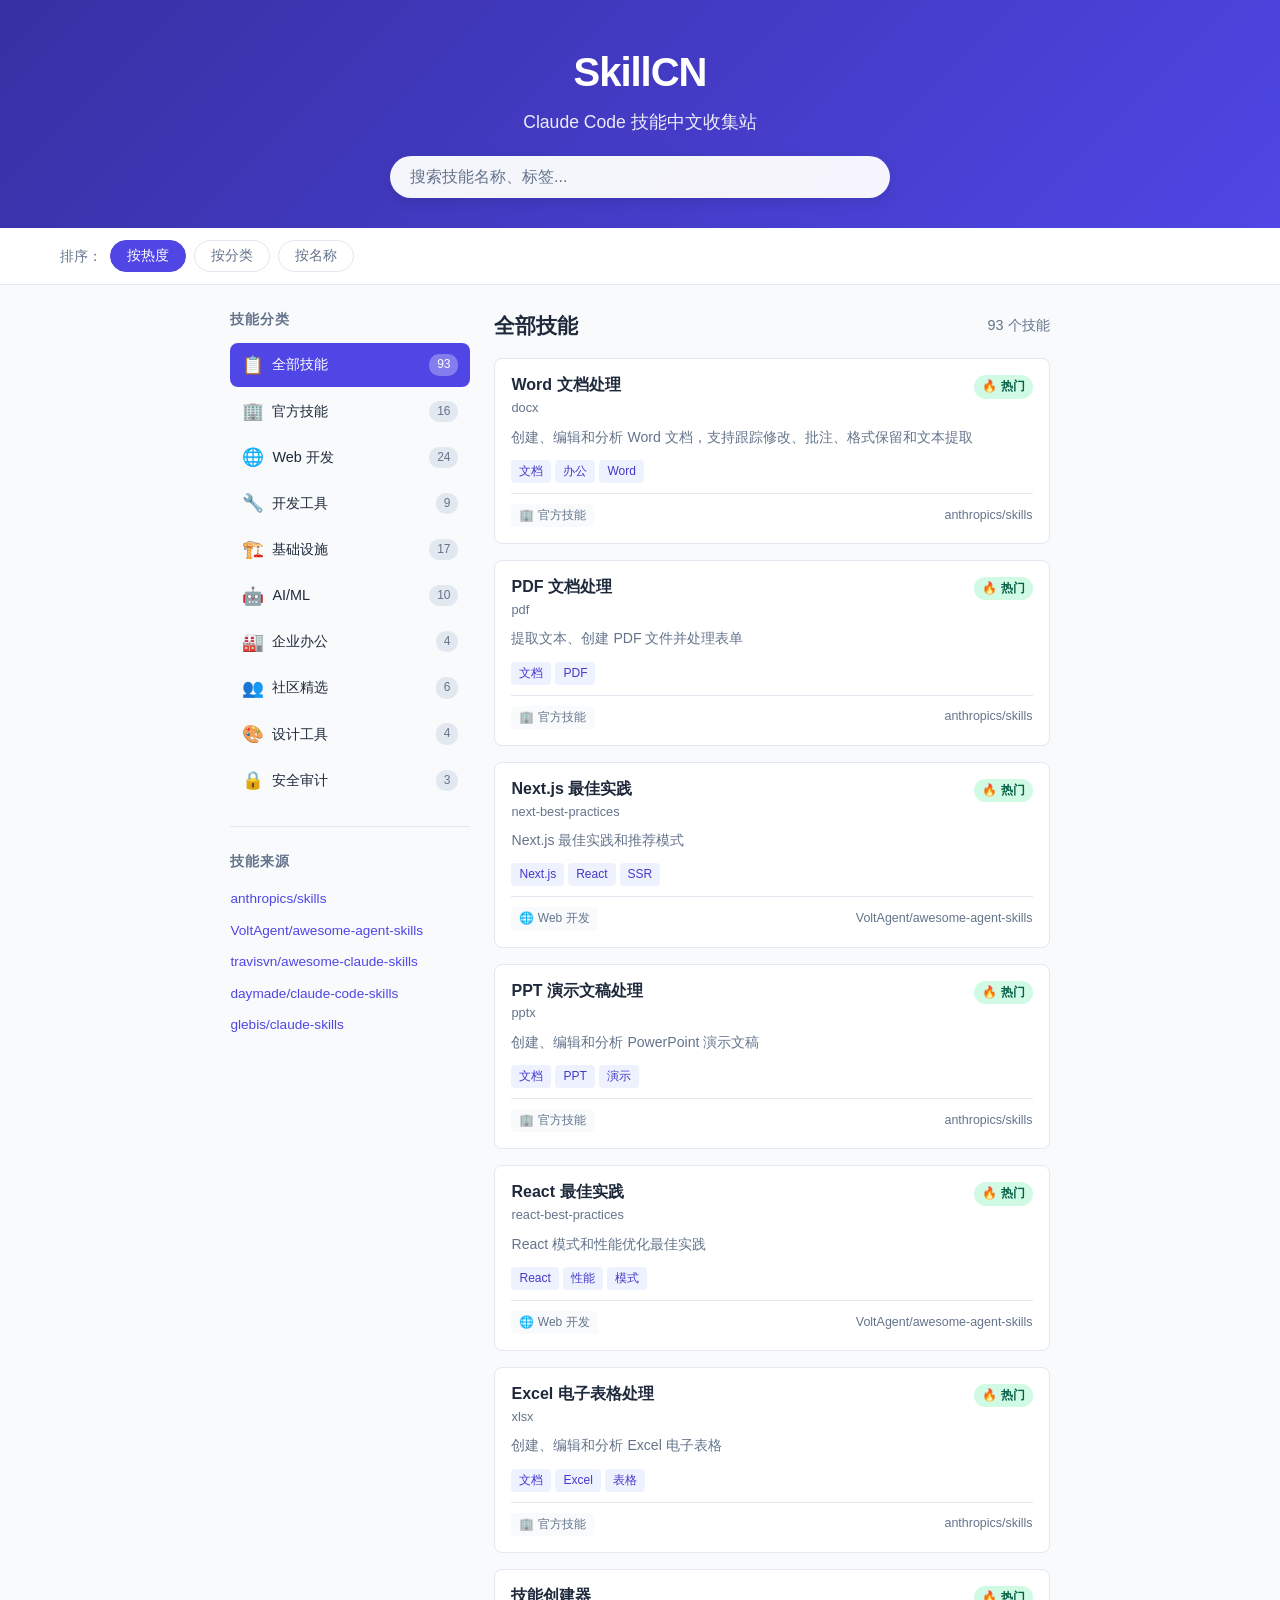
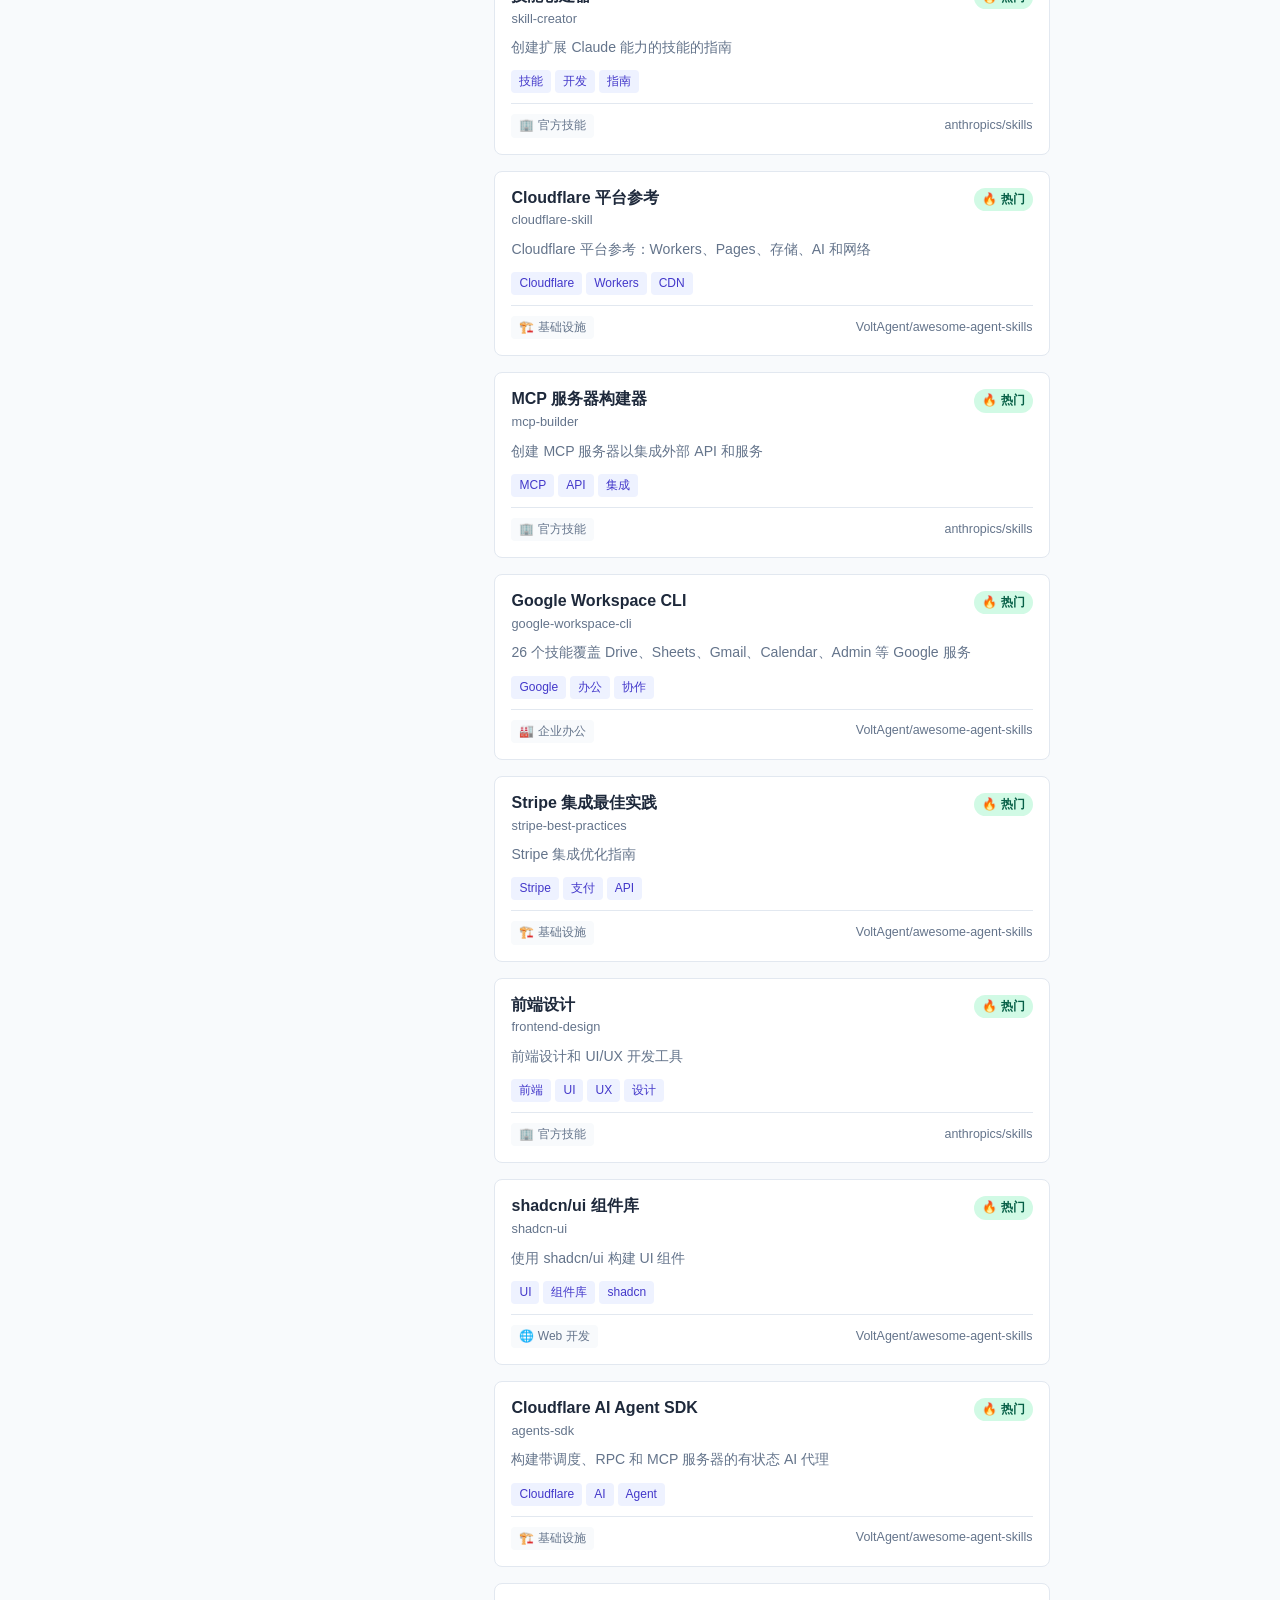
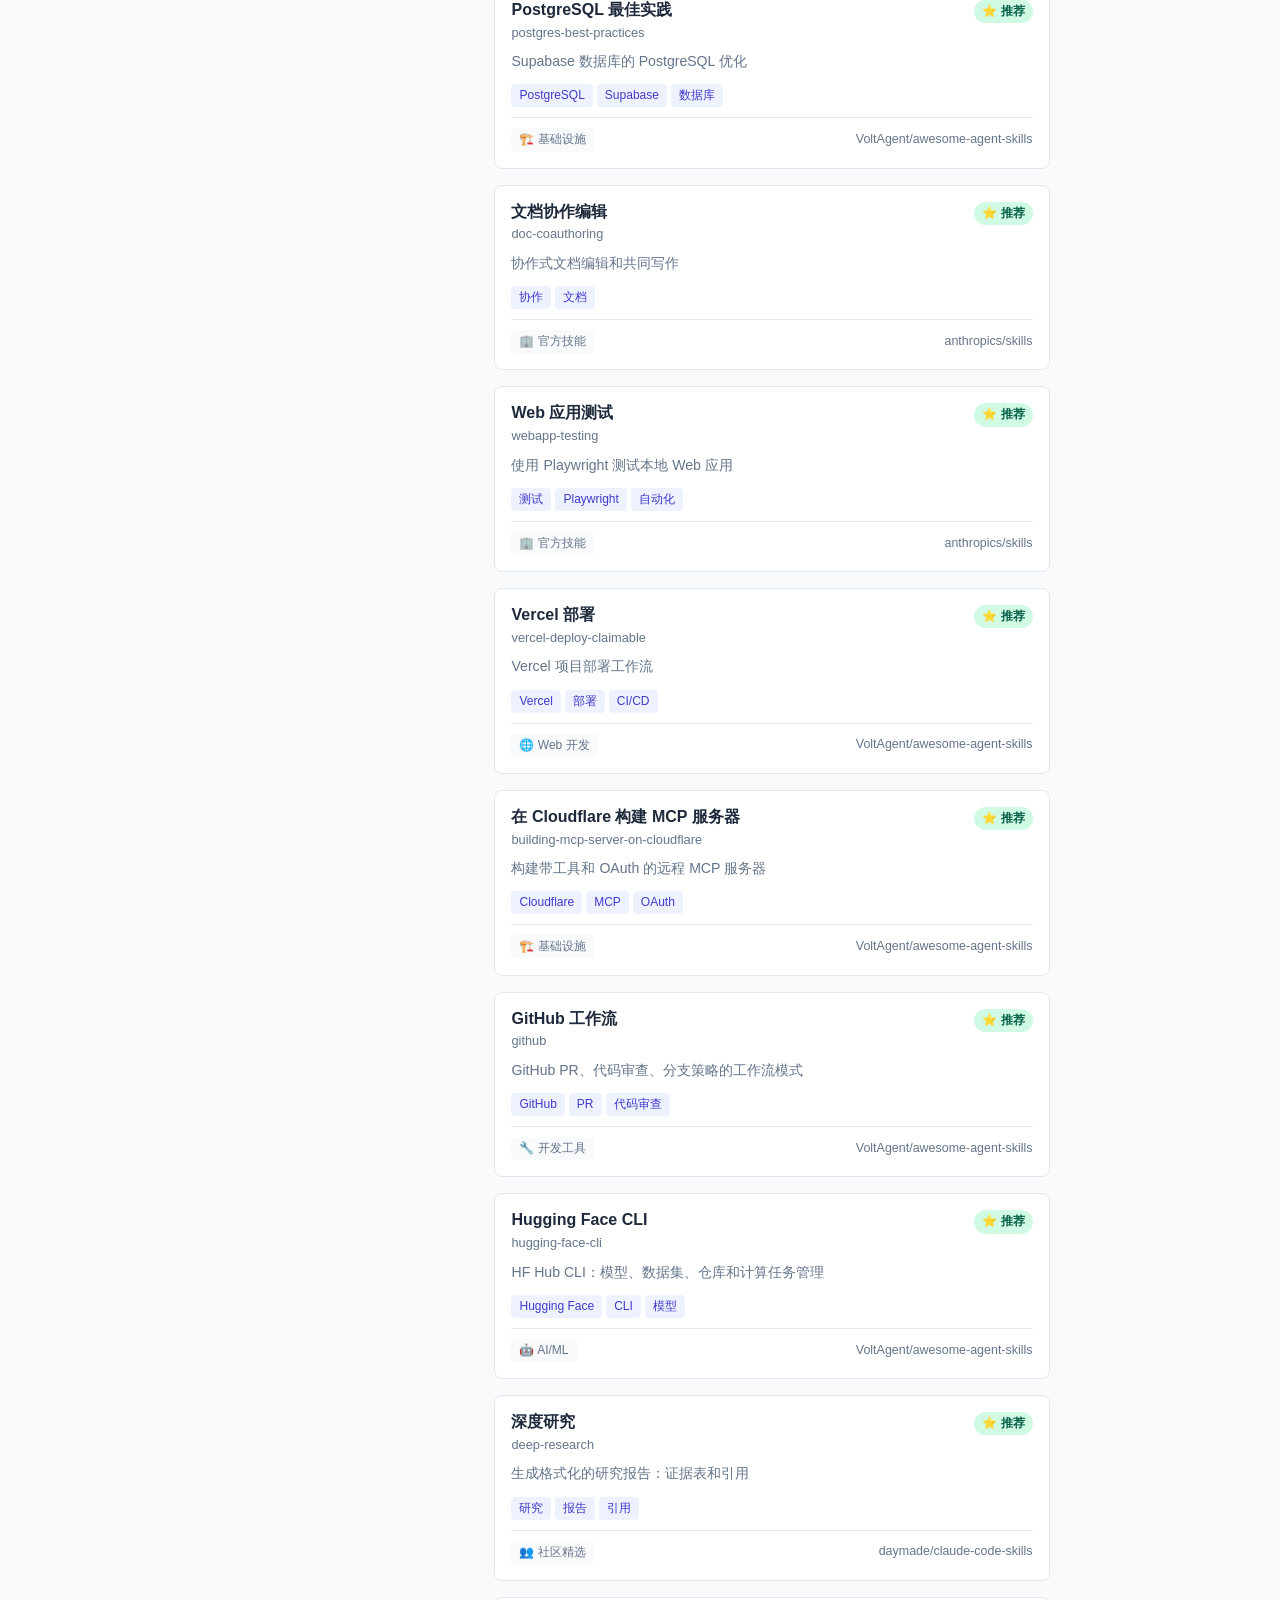
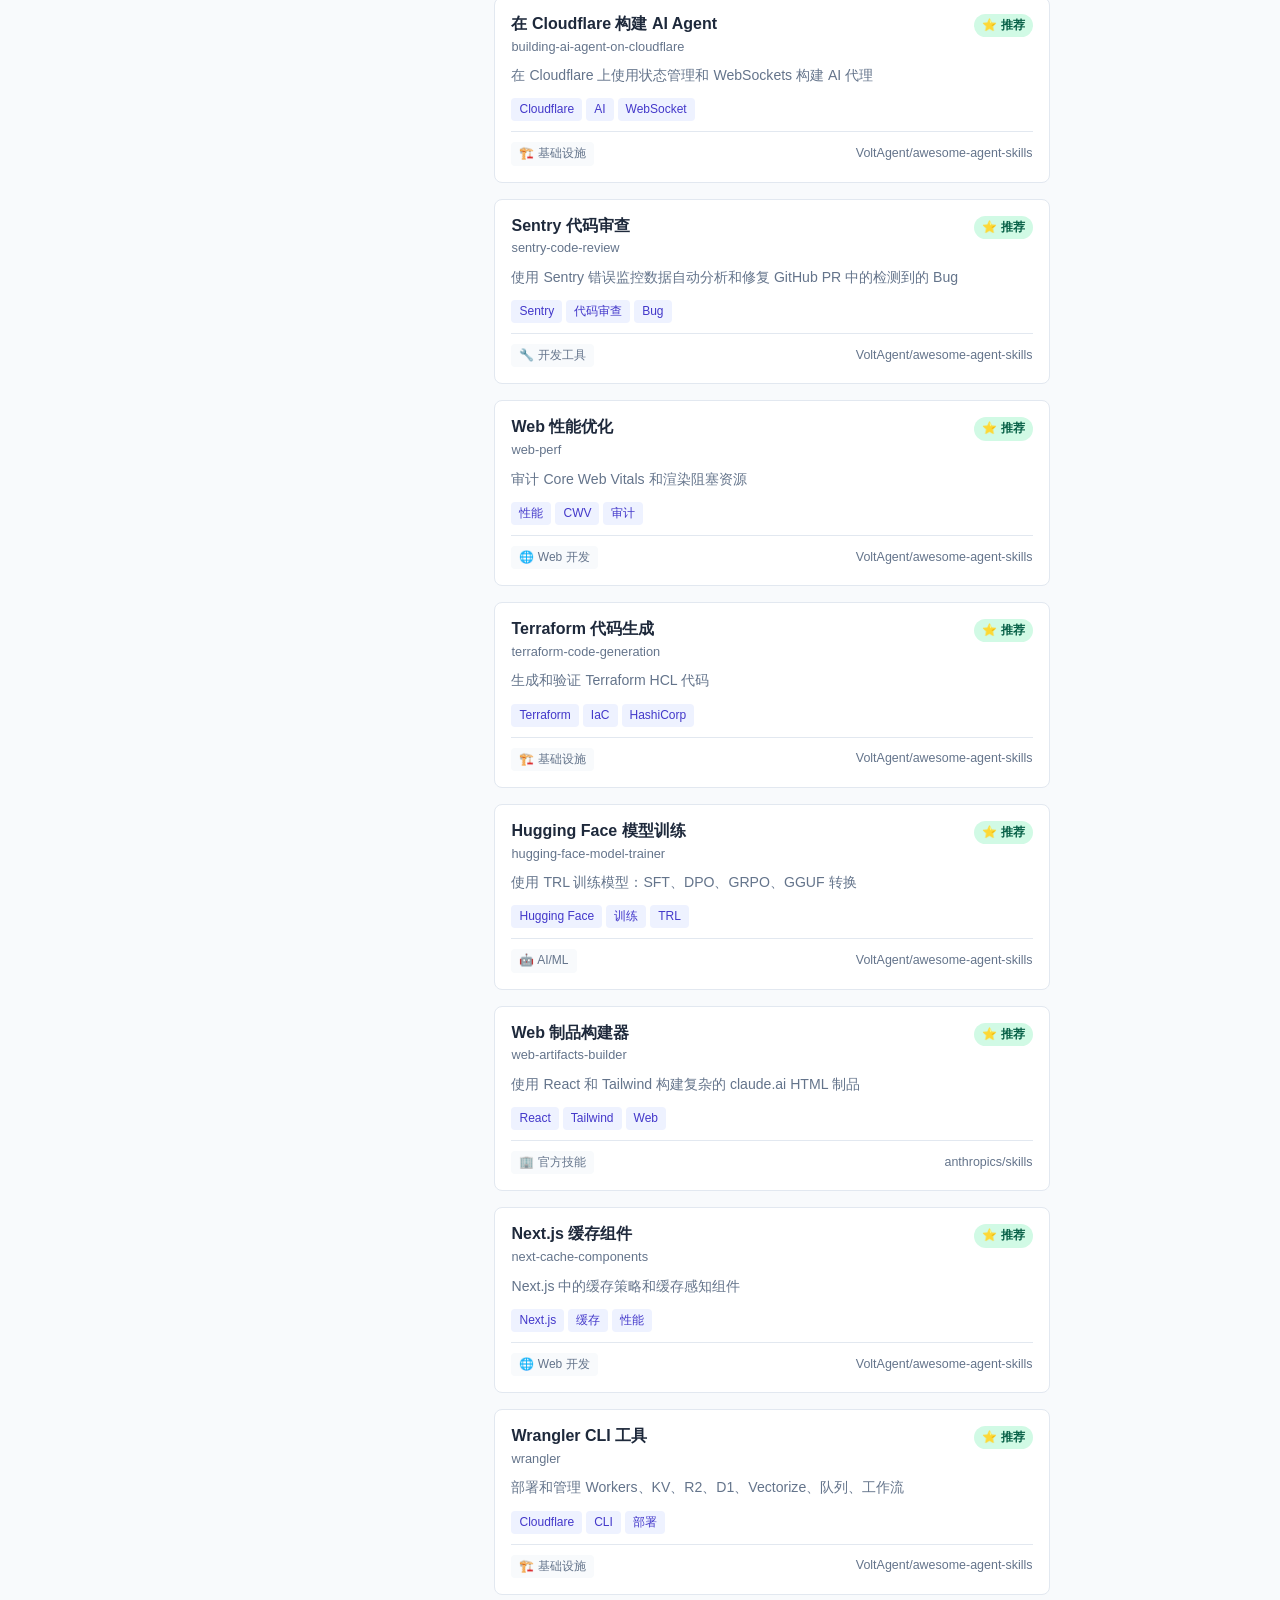
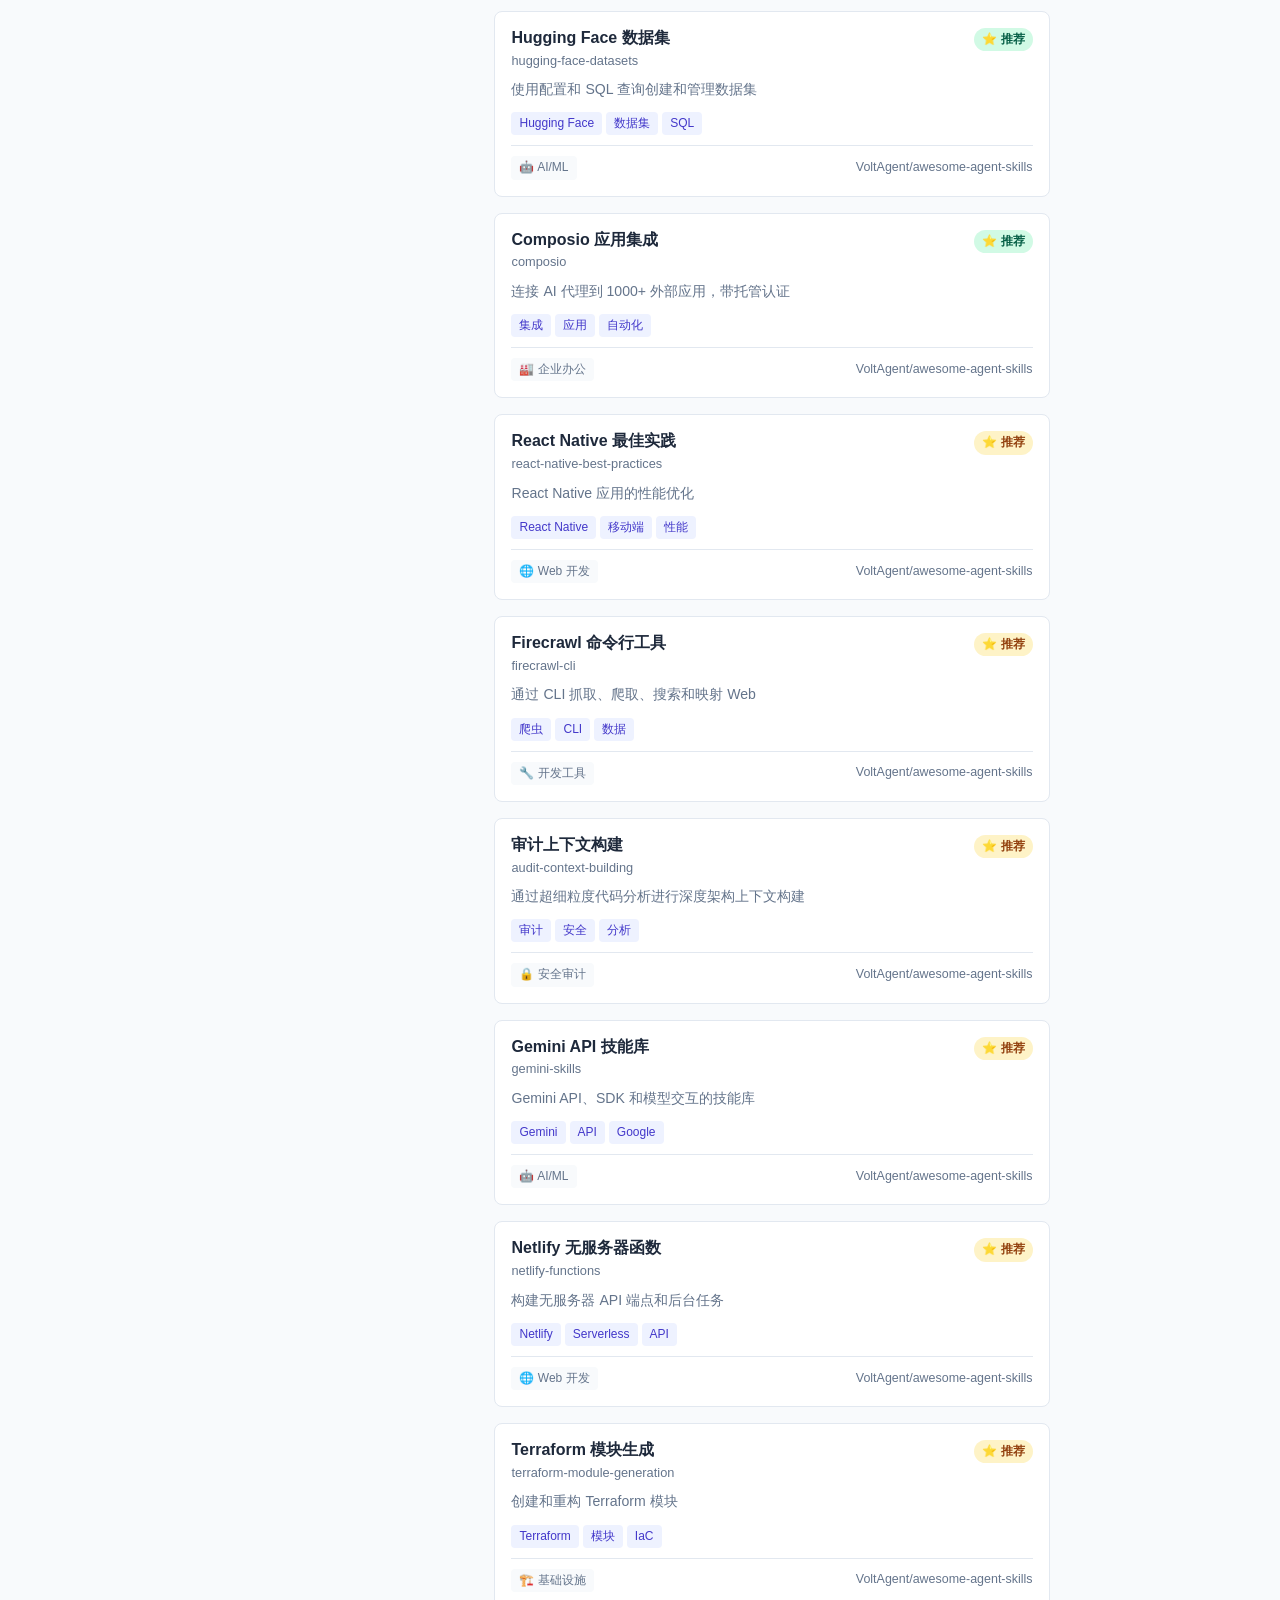
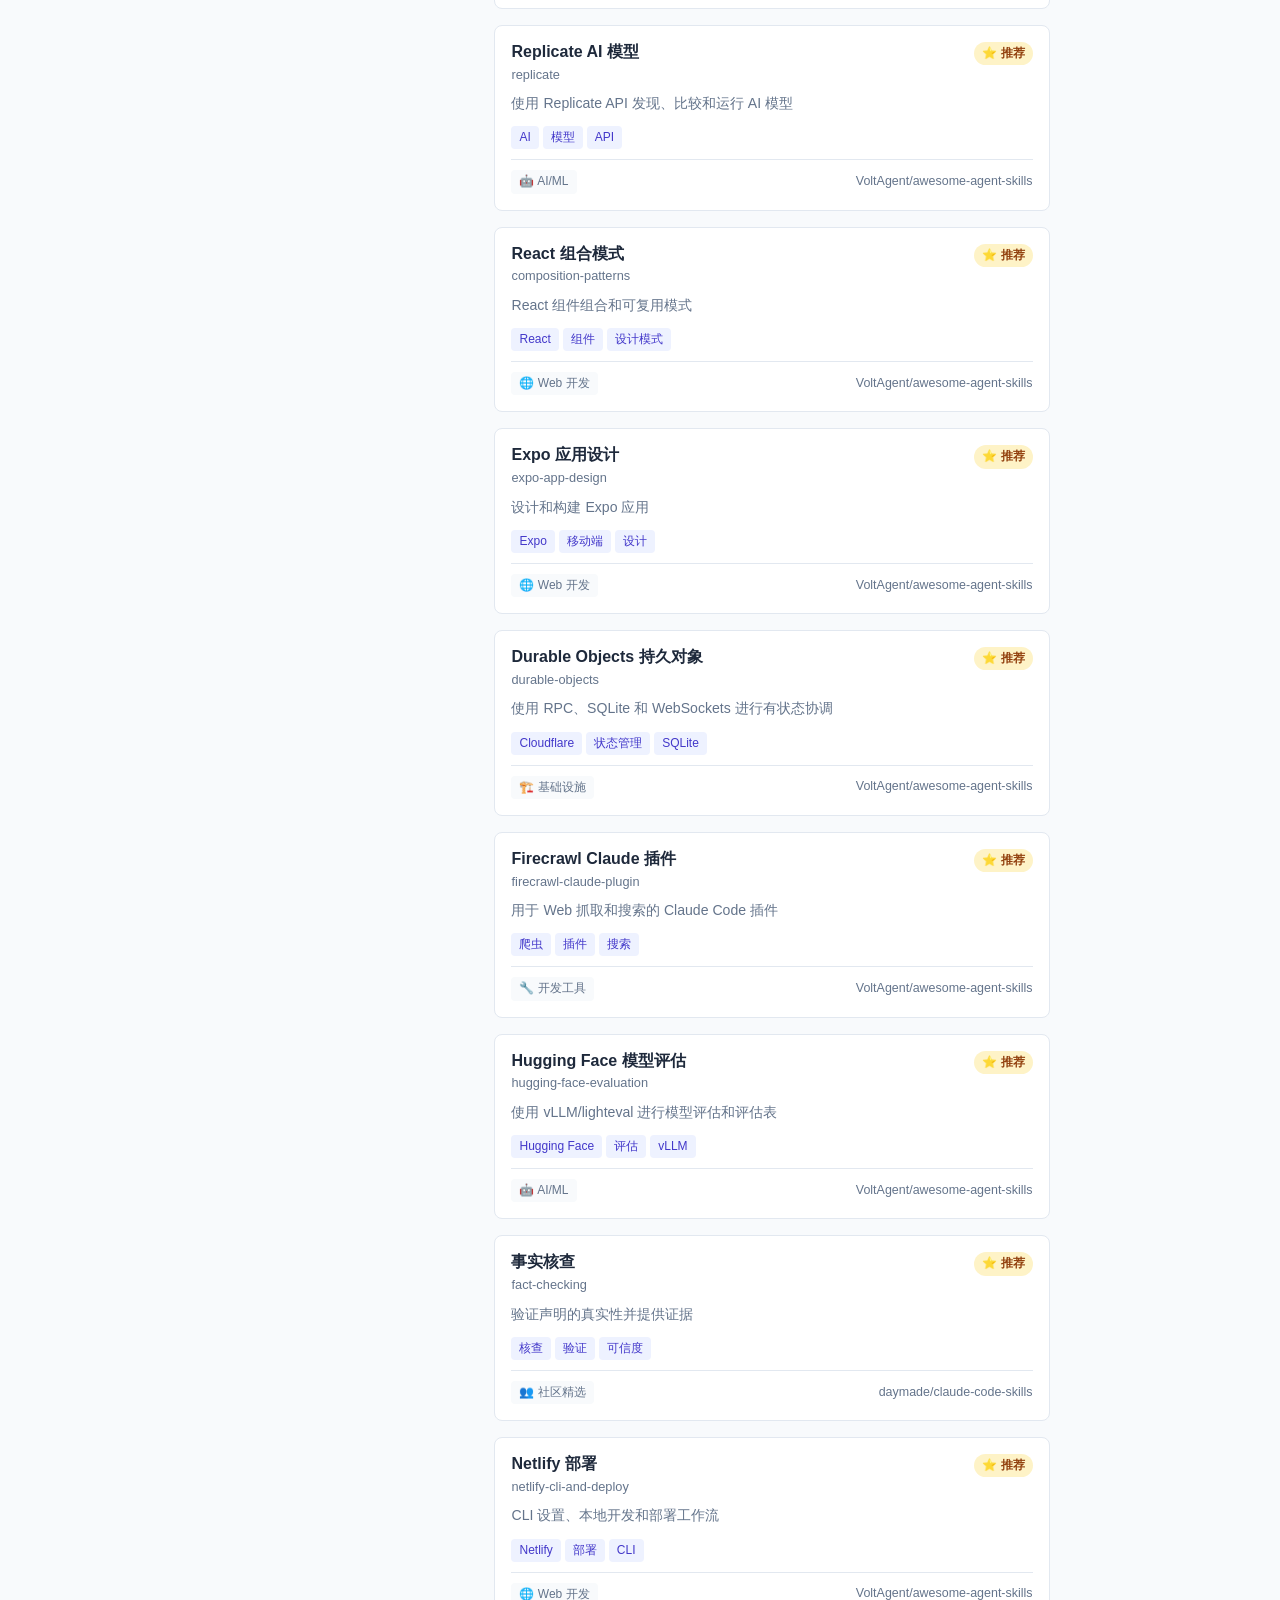
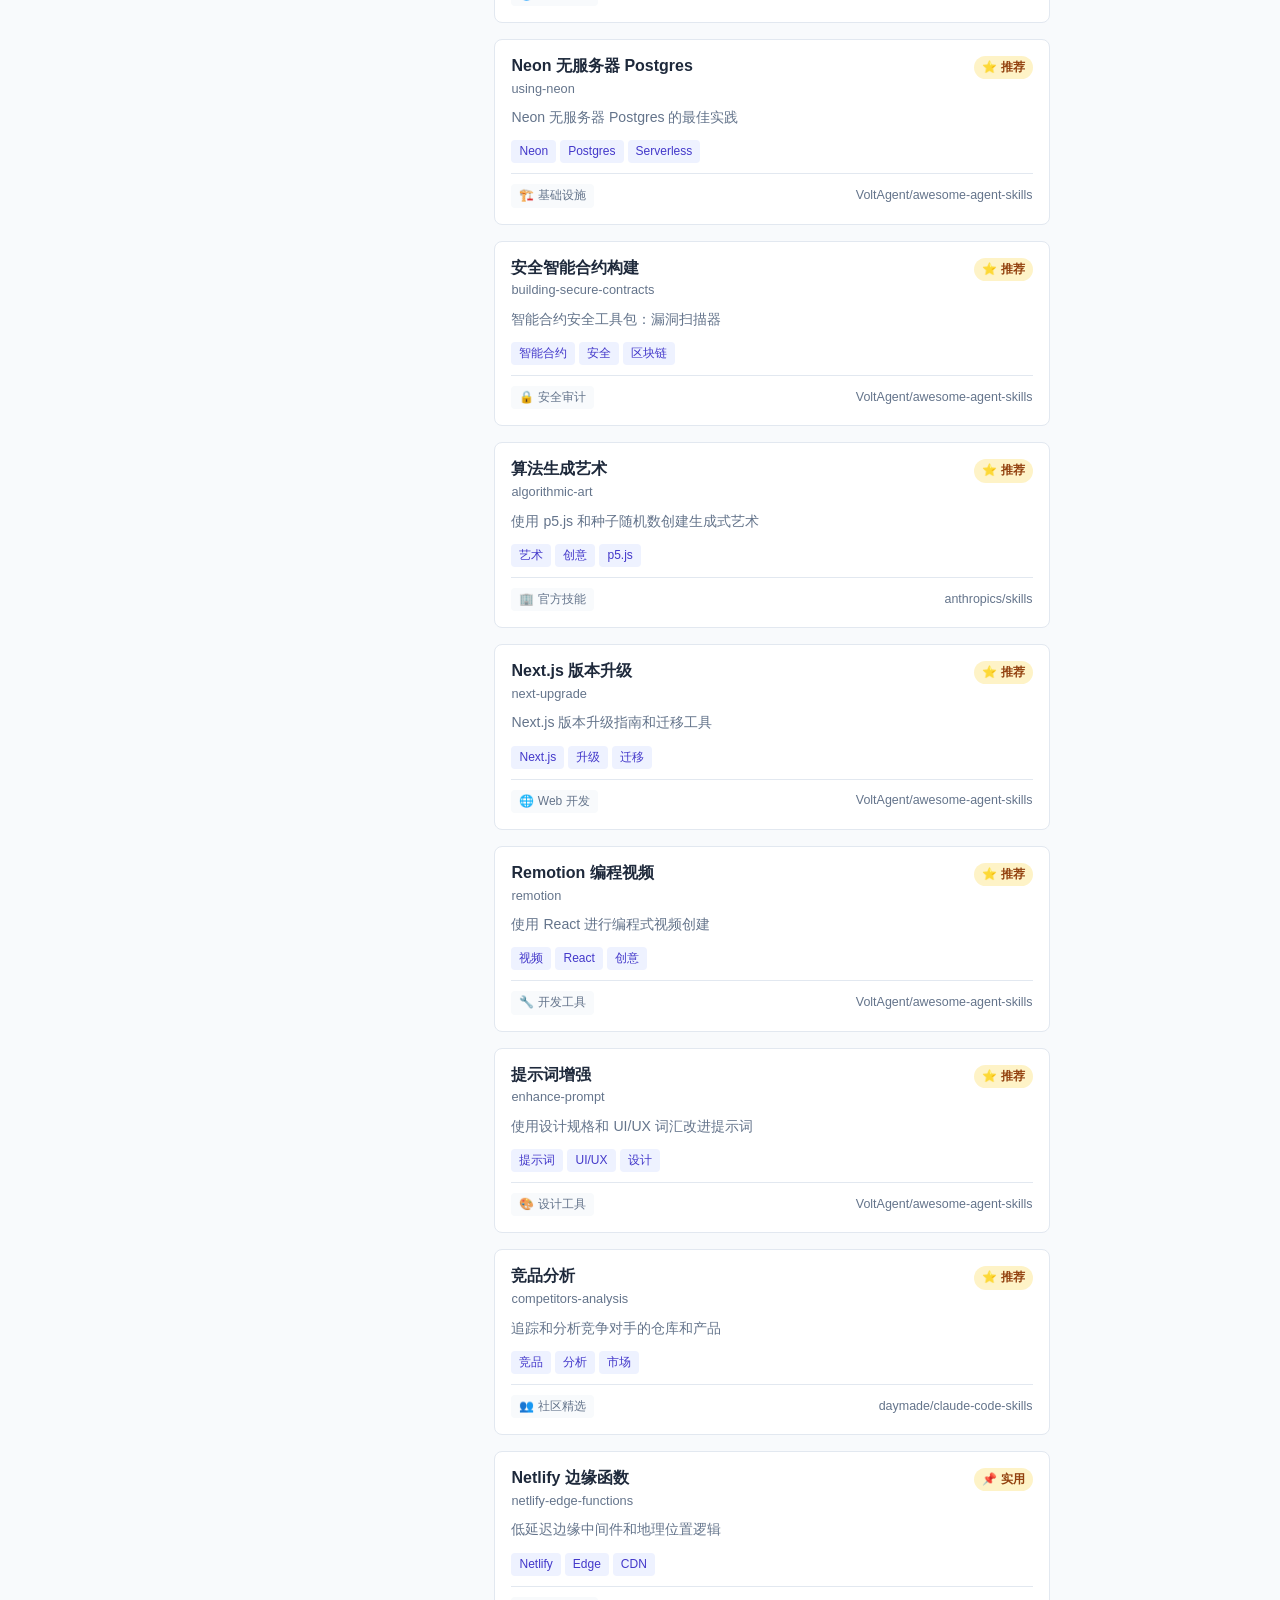
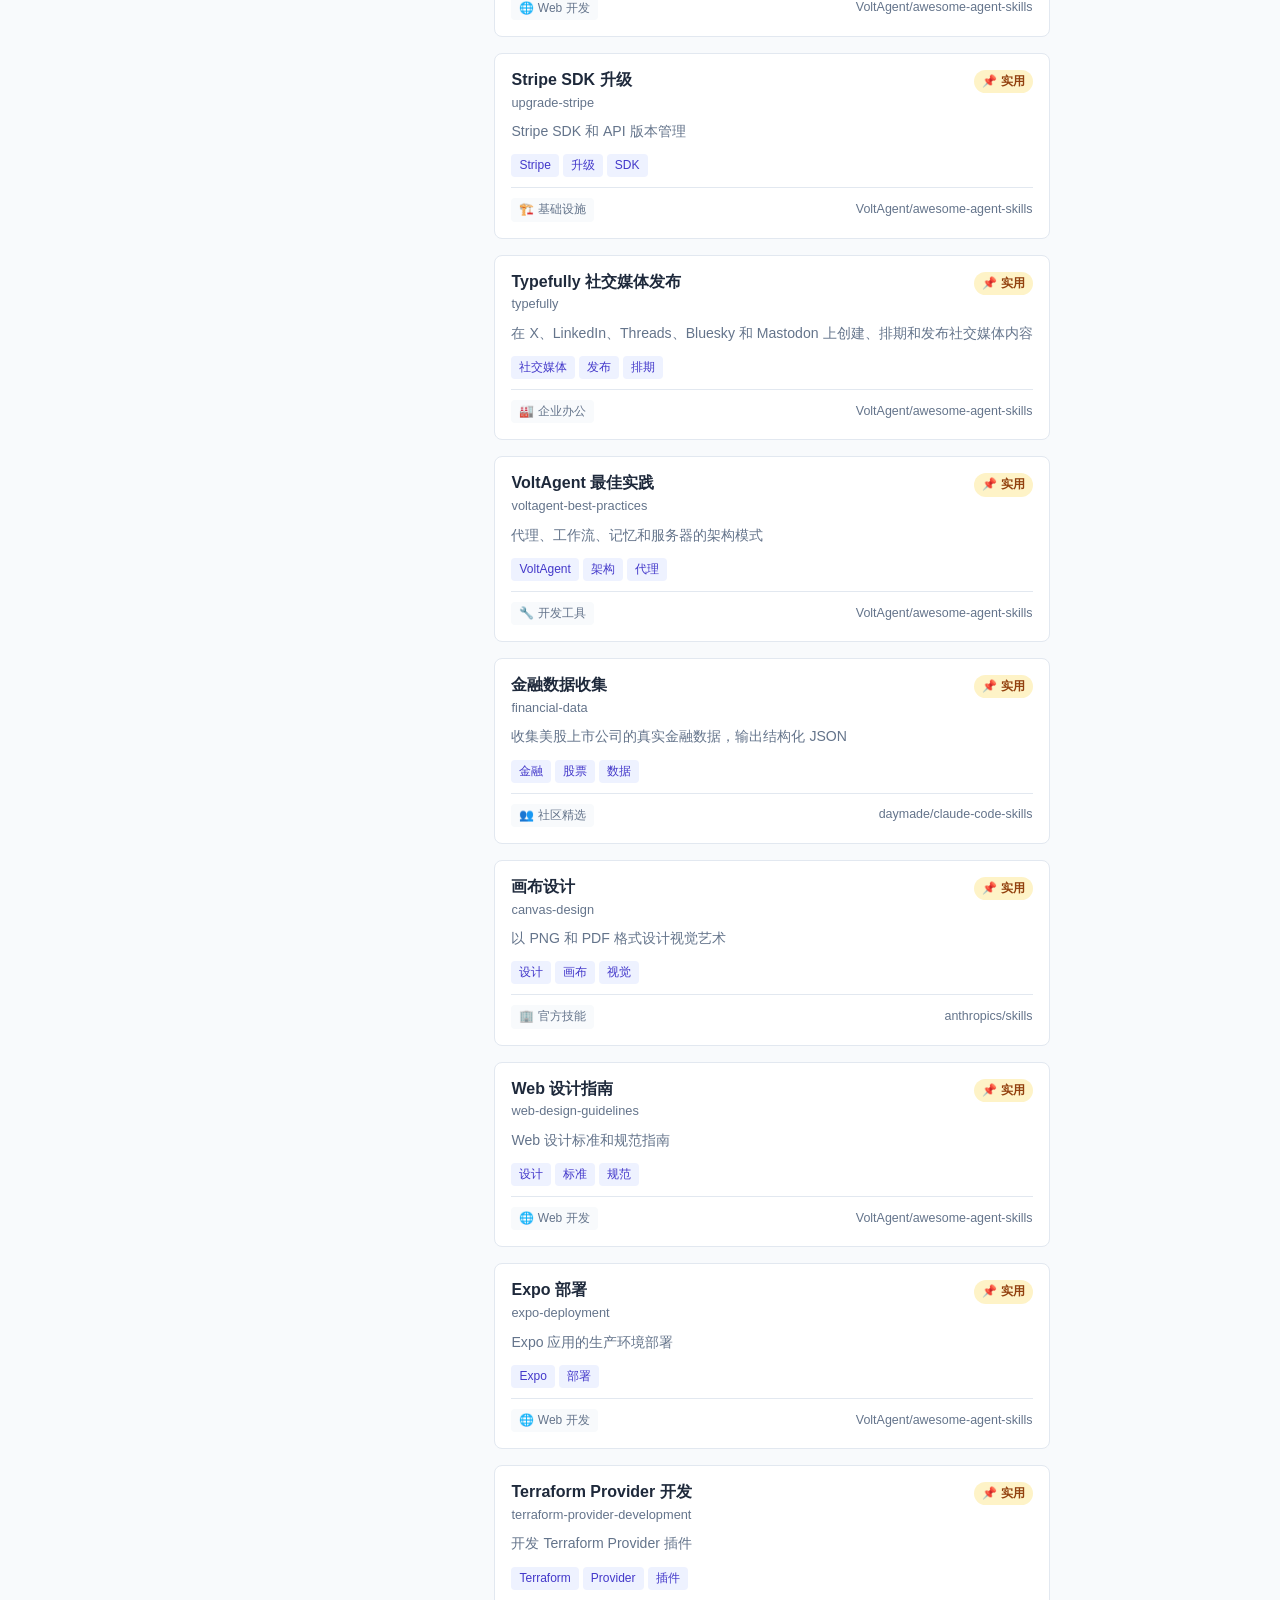
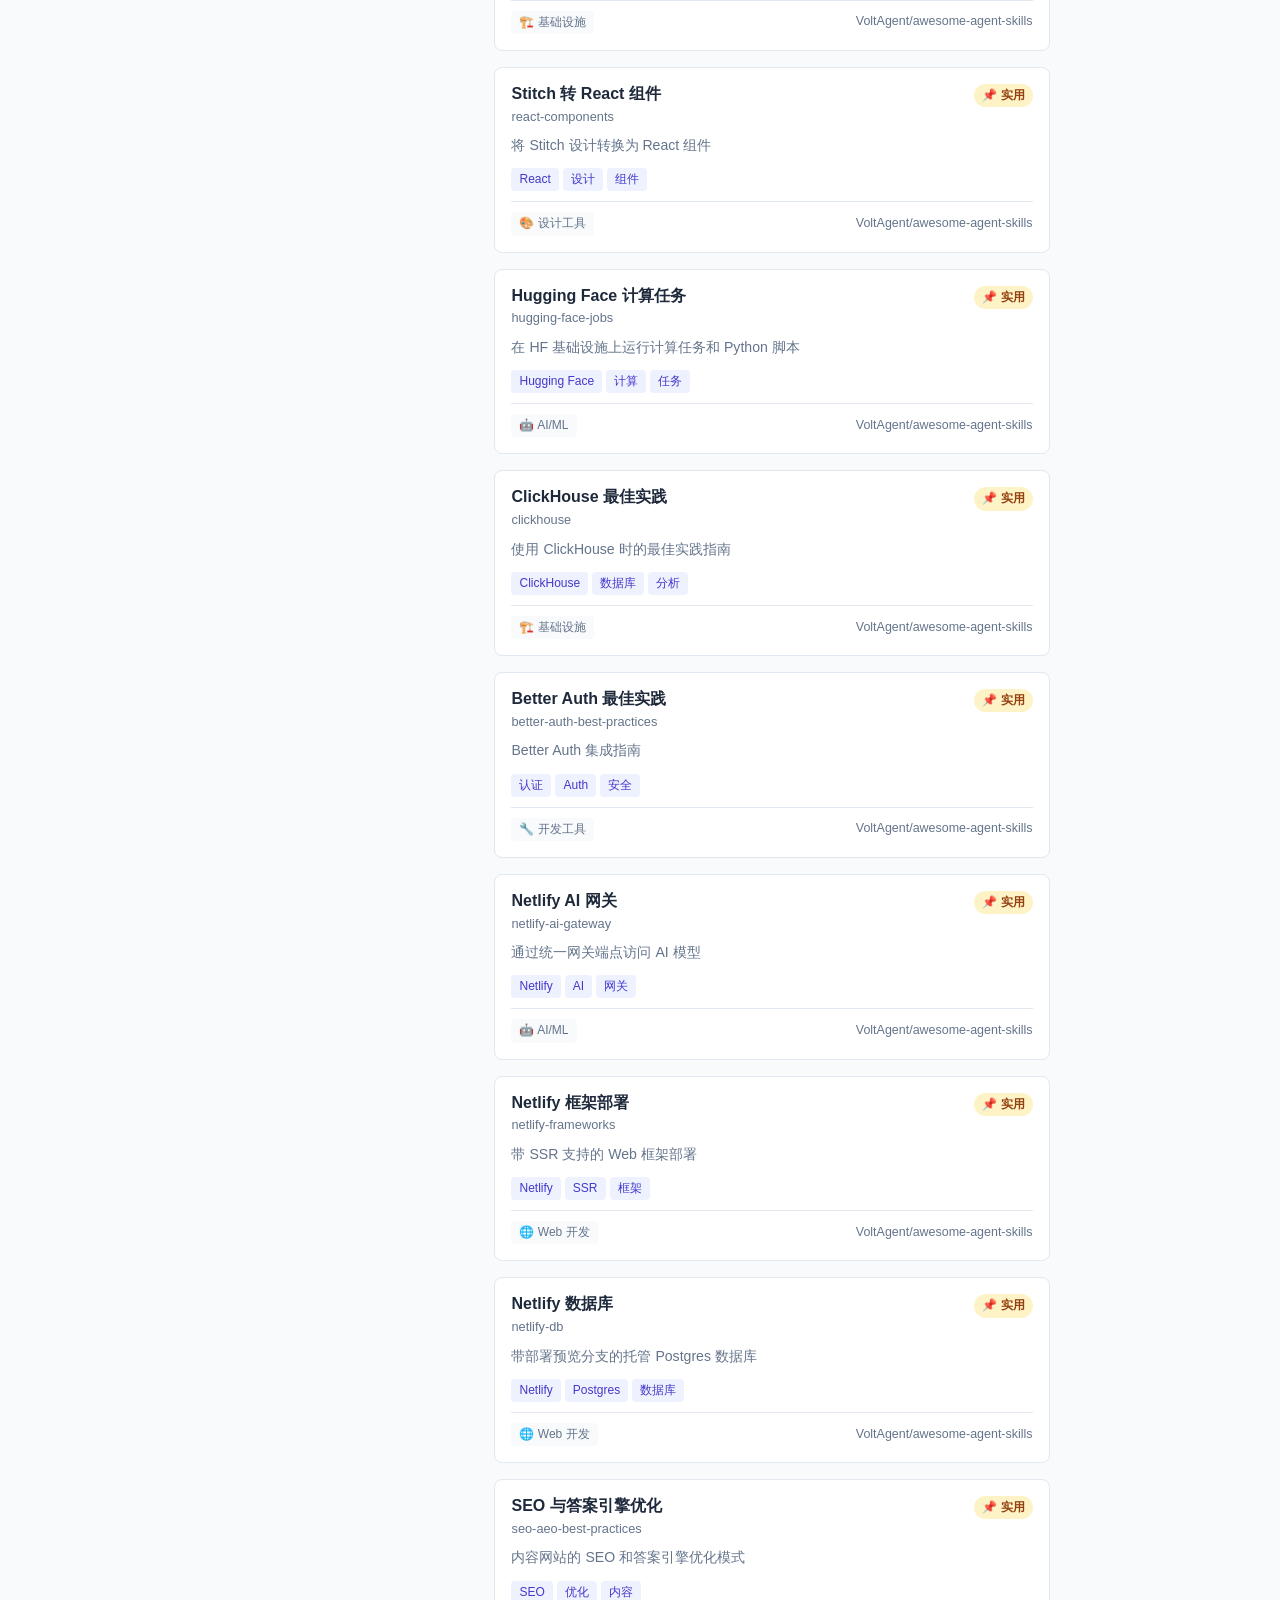
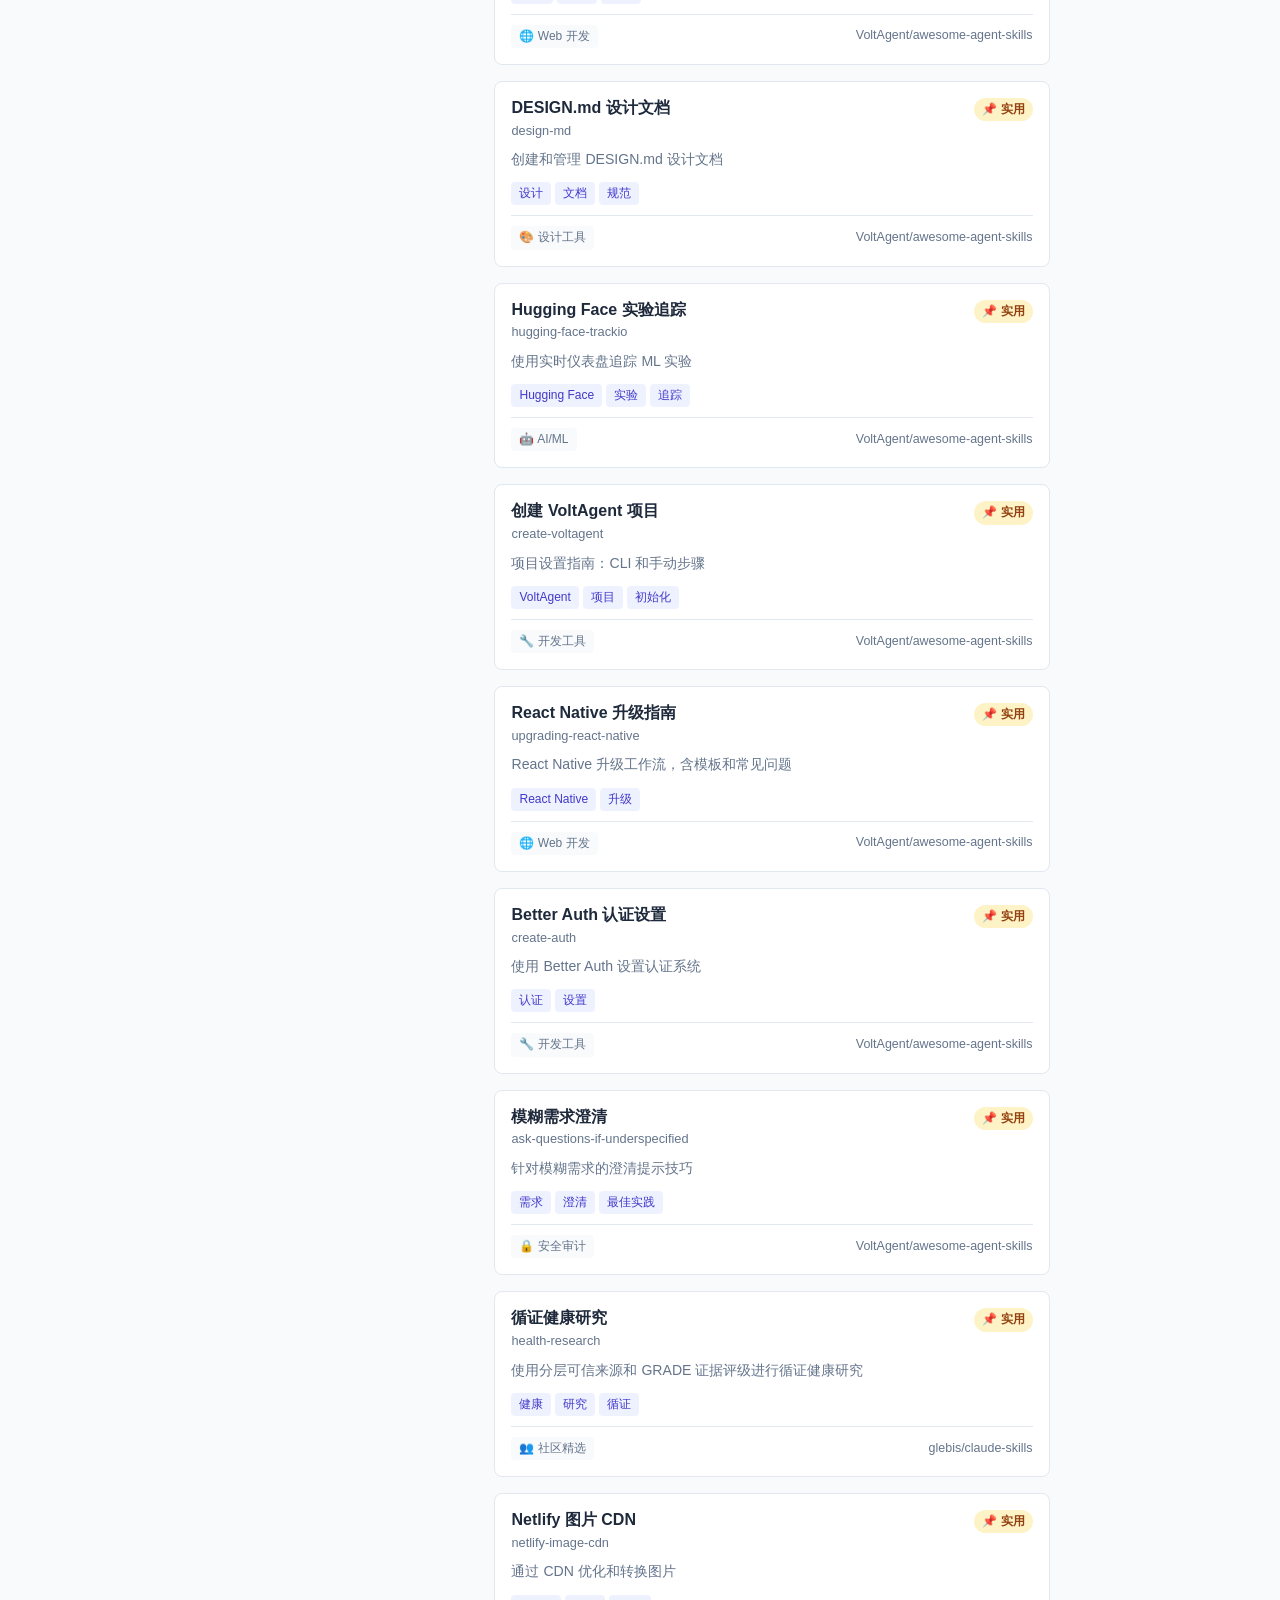
==== index.html @ fd55a570 "feat: 初始化 SkillCN - Claude Code 技能中文收集站 收集并翻译 80+ 个 Claude Code / Agent Skills 技能为中文， 按 9 个分类整理（官方、W" ====
<!DOCTYPE html>
<html lang="zh-CN">
<head>
    <meta charset="UTF-8">
    <meta name="viewport" content="width=device-width, initial-scale=1.0">
    <title>SkillCN - Claude Code 技能中文收集站</title>
    <link rel="stylesheet" href="css/style.css">
</head>
<body>
    <header class="header">
        <div class="container">
            <h1 class="logo">SkillCN</h1>
            <p class="tagline">Claude Code 技能中文收集站</p>
            <div class="search-bar">
                <input type="text" id="searchInput" placeholder="搜索技能名称、标签..." autocomplete="off">
            </div>
        </div>
    </header>

    <nav class="nav">
        <div class="container">
            <div class="sort-controls">
                <span class="sort-label">排序：</span>
                <button class="sort-btn active" data-sort="popularity">按热度</button>
                <button class="sort-btn" data-sort="category">按分类</button>
                <button class="sort-btn" data-sort="name">按名称</button>
            </div>
        </div>
    </nav>

    <main class="main container">
        <aside class="sidebar">
            <h3>技能分类</h3>
            <ul class="category-list" id="categoryList">
                <li class="category-item active" data-category="all">
                    <span class="cat-icon">📋</span>
                    <span class="cat-name">全部技能</span>
                    <span class="cat-count" id="totalCount">0</span>
                </li>
            </ul>
            <div class="sidebar-info">
                <h3>技能来源</h3>
                <ul class="source-list">
                    <li><a href="https://github.com/anthropics/skills" target="_blank">anthropics/skills</a></li>
                    <li><a href="https://github.com/VoltAgent/awesome-agent-skills" target="_blank">VoltAgent/awesome-agent-skills</a></li>
                    <li><a href="https://github.com/travisvn/awesome-claude-skills" target="_blank">travisvn/awesome-claude-skills</a></li>
                    <li><a href="https://github.com/daymade/claude-code-skills" target="_blank">daymade/claude-code-skills</a></li>
                    <li><a href="https://github.com/glebis/claude-skills" target="_blank">glebis/claude-skills</a></li>
                </ul>
            </div>
        </aside>

        <section class="content">
            <div class="content-header">
                <h2 id="contentTitle">全部技能</h2>
                <span class="skill-count" id="skillCount">0 个技能</span>
            </div>
            <div class="skills-grid" id="skillsGrid">
                <!-- Skills will be rendered here -->
            </div>
        </section>
    </main>

    <div class="modal-overlay" id="modalOverlay">
        <div class="modal" id="skillModal">
            <button class="modal-close" id="modalClose">&times;</button>
            <div class="modal-content" id="modalContent"></div>
        </div>
    </div>

    <footer class="footer">
        <div class="container">
            <p>SkillCN - Claude Code 技能中文收集站 | <a href="https://github.com/APYmaxSaver/skillcn" target="_blank">GitHub</a></p>
            <p class="footer-note">数据来源于各开源技能仓库，翻译仅供参考</p>
        </div>
    </footer>

    <script src="js/app.js"></script>
</body>
</html>
---- css/style.css ----
* {
    margin: 0;
    padding: 0;
    box-sizing: border-box;
}

:root {
    --primary: #4f46e5;
    --primary-light: #818cf8;
    --primary-dark: #3730a3;
    --bg: #f8fafc;
    --bg-card: #ffffff;
    --text: #1e293b;
    --text-secondary: #64748b;
    --border: #e2e8f0;
    --shadow: 0 1px 3px rgba(0, 0, 0, 0.1);
    --shadow-lg: 0 4px 12px rgba(0, 0, 0, 0.1);
    --radius: 8px;
    --tag-bg: #eef2ff;
    --tag-text: #4338ca;
    --popularity-high: #10b981;
    --popularity-mid: #f59e0b;
    --popularity-low: #94a3b8;
}

body {
    font-family: -apple-system, BlinkMacSystemFont, "Segoe UI", Roboto, "PingFang SC", "Microsoft YaHei", sans-serif;
    background: var(--bg);
    color: var(--text);
    line-height: 1.6;
    min-height: 100vh;
    display: flex;
    flex-direction: column;
}

.container {
    max-width: 1200px;
    margin: 0 auto;
    padding: 0 20px;
}

/* Header */
.header {
    background: linear-gradient(135deg, var(--primary-dark), var(--primary));
    color: white;
    padding: 40px 0 30px;
    text-align: center;
}

.logo {
    font-size: 2.5rem;
    font-weight: 800;
    letter-spacing: -1px;
}

.tagline {
    font-size: 1.1rem;
    opacity: 0.9;
    margin-top: 4px;
}

.search-bar {
    margin-top: 20px;
    max-width: 500px;
    margin-left: auto;
    margin-right: auto;
}

.search-bar input {
    width: 100%;
    padding: 12px 20px;
    border: none;
    border-radius: 24px;
    font-size: 1rem;
    outline: none;
    background: rgba(255, 255, 255, 0.95);
    color: var(--text);
    box-shadow: var(--shadow-lg);
}

.search-bar input::placeholder {
    color: var(--text-secondary);
}

/* Nav */
.nav {
    background: var(--bg-card);
    border-bottom: 1px solid var(--border);
    padding: 12px 0;
    position: sticky;
    top: 0;
    z-index: 10;
}

.sort-controls {
    display: flex;
    align-items: center;
    gap: 8px;
}

.sort-label {
    color: var(--text-secondary);
    font-size: 0.9rem;
}

.sort-btn {
    padding: 6px 16px;
    border: 1px solid var(--border);
    border-radius: 20px;
    background: var(--bg-card);
    color: var(--text-secondary);
    cursor: pointer;
    font-size: 0.85rem;
    transition: all 0.2s;
}

.sort-btn:hover {
    border-color: var(--primary-light);
    color: var(--primary);
}

.sort-btn.active {
    background: var(--primary);
    color: white;
    border-color: var(--primary);
}

/* Main Layout */
.main {
    display: flex;
    gap: 24px;
    padding-top: 24px;
    padding-bottom: 40px;
    flex: 1;
}

/* Sidebar */
.sidebar {
    width: 240px;
    flex-shrink: 0;
}

.sidebar h3 {
    font-size: 0.85rem;
    text-transform: uppercase;
    color: var(--text-secondary);
    letter-spacing: 1px;
    margin-bottom: 12px;
}

.category-list {
    list-style: none;
}

.category-item {
    display: flex;
    align-items: center;
    gap: 8px;
    padding: 8px 12px;
    border-radius: var(--radius);
    cursor: pointer;
    font-size: 0.9rem;
    transition: all 0.2s;
    margin-bottom: 2px;
}

.category-item:hover {
    background: var(--tag-bg);
}

.category-item.active {
    background: var(--primary);
    color: white;
}

.category-item.active .cat-count {
    background: rgba(255, 255, 255, 0.3);
    color: white;
}

.cat-icon {
    font-size: 1.1rem;
}

.cat-name {
    flex: 1;
}

.cat-count {
    background: var(--border);
    padding: 1px 8px;
    border-radius: 10px;
    font-size: 0.75rem;
    color: var(--text-secondary);
}

.sidebar-info {
    margin-top: 24px;
    padding-top: 24px;
    border-top: 1px solid var(--border);
}

.source-list {
    list-style: none;
}

.source-list li {
    margin-bottom: 6px;
}

.source-list a {
    color: var(--primary);
    text-decoration: none;
    font-size: 0.85rem;
}

.source-list a:hover {
    text-decoration: underline;
}

/* Content */
.content {
    flex: 1;
    min-width: 0;
}

.content-header {
    display: flex;
    justify-content: space-between;
    align-items: center;
    margin-bottom: 16px;
}

.content-header h2 {
    font-size: 1.3rem;
}

.skill-count {
    color: var(--text-secondary);
    font-size: 0.9rem;
}

/* Skills Grid */
.skills-grid {
    display: grid;
    grid-template-columns: repeat(auto-fill, minmax(280px, 1fr));
    gap: 16px;
}

.skill-card {
    background: var(--bg-card);
    border: 1px solid var(--border);
    border-radius: var(--radius);
    padding: 16px;
    cursor: pointer;
    transition: all 0.2s;
    position: relative;
}

.skill-card:hover {
    box-shadow: var(--shadow-lg);
    border-color: var(--primary-light);
    transform: translateY(-2px);
}

.skill-card-header {
    display: flex;
    justify-content: space-between;
    align-items: flex-start;
    margin-bottom: 8px;
}

.skill-name {
    font-size: 1rem;
    font-weight: 600;
    color: var(--text);
    line-height: 1.3;
}

.skill-name-en {
    font-size: 0.8rem;
    color: var(--text-secondary);
    margin-top: 2px;
}

.popularity-badge {
    display: inline-flex;
    align-items: center;
    gap: 4px;
    padding: 2px 8px;
    border-radius: 12px;
    font-size: 0.75rem;
    font-weight: 600;
    white-space: nowrap;
    flex-shrink: 0;
    margin-left: 8px;
}

.popularity-high {
    background: #d1fae5;
    color: #065f46;
}

.popularity-mid {
    background: #fef3c7;
    color: #92400e;
}

.popularity-low {
    background: #f1f5f9;
    color: #475569;
}

.skill-desc {
    font-size: 0.88rem;
    color: var(--text-secondary);
    margin-bottom: 12px;
    line-height: 1.5;
    display: -webkit-box;
    -webkit-line-clamp: 2;
    -webkit-box-orient: vertical;
    overflow: hidden;
}

.skill-tags {
    display: flex;
    flex-wrap: wrap;
    gap: 4px;
}

.skill-tag {
    padding: 2px 8px;
    background: var(--tag-bg);
    color: var(--tag-text);
    border-radius: 4px;
    font-size: 0.75rem;
}

.skill-source {
    margin-top: 10px;
    padding-top: 10px;
    border-top: 1px solid var(--border);
    font-size: 0.78rem;
    color: var(--text-secondary);
    display: flex;
    justify-content: space-between;
    align-items: center;
}

.skill-category-badge {
    padding: 2px 8px;
    background: var(--bg);
    border-radius: 4px;
    font-size: 0.75rem;
}

/* Category group headers (for category sort view) */
.category-group-header {
    grid-column: 1 / -1;
    padding: 12px 0 4px;
    border-bottom: 2px solid var(--primary);
    margin-top: 16px;
}

.category-group-header:first-child {
    margin-top: 0;
}

.category-group-header h3 {
    font-size: 1.1rem;
    color: var(--primary-dark);
}

/* Modal */
.modal-overlay {
    display: none;
    position: fixed;
    inset: 0;
    background: rgba(0, 0, 0, 0.5);
    z-index: 100;
    justify-content: center;
    align-items: center;
}

.modal-overlay.active {
    display: flex;
}

.modal {
    background: var(--bg-card);
    border-radius: 12px;
    max-width: 600px;
    width: 90%;
    max-height: 80vh;
    overflow-y: auto;
    padding: 24px;
    position: relative;
    box-shadow: 0 20px 60px rgba(0, 0, 0, 0.3);
}

.modal-close {
    position: absolute;
    top: 12px;
    right: 16px;
    background: none;
    border: none;
    font-size: 1.5rem;
    cursor: pointer;
    color: var(--text-secondary);
    line-height: 1;
}

.modal-close:hover {
    color: var(--text);
}

.modal-content h2 {
    font-size: 1.4rem;
    margin-bottom: 4px;
}

.modal-content .modal-name-en {
    color: var(--text-secondary);
    font-size: 0.9rem;
    margin-bottom: 16px;
}

.modal-content .modal-desc {
    font-size: 1rem;
    line-height: 1.6;
    margin-bottom: 16px;
}

.modal-content .modal-section {
    margin-bottom: 16px;
}

.modal-content .modal-section h4 {
    font-size: 0.85rem;
    text-transform: uppercase;
    color: var(--text-secondary);
    letter-spacing: 0.5px;
    margin-bottom: 8px;
}

.modal-content .modal-tags {
    display: flex;
    flex-wrap: wrap;
    gap: 6px;
}

.modal-content .modal-tag {
    padding: 4px 12px;
    background: var(--tag-bg);
    color: var(--tag-text);
    border-radius: 6px;
    font-size: 0.85rem;
}

.modal-content .modal-link {
    display: inline-block;
    padding: 8px 20px;
    background: var(--primary);
    color: white;
    text-decoration: none;
    border-radius: var(--radius);
    font-size: 0.9rem;
    transition: background 0.2s;
}

.modal-content .modal-link:hover {
    background: var(--primary-dark);
}

.modal-content .modal-install {
    background: #1e293b;
    color: #e2e8f0;
    padding: 12px 16px;
    border-radius: var(--radius);
    font-family: "SF Mono", "Fira Code", monospace;
    font-size: 0.85rem;
    overflow-x: auto;
    white-space: pre;
}

/* Empty state */
.empty-state {
    grid-column: 1 / -1;
    text-align: center;
    padding: 60px 20px;
    color: var(--text-secondary);
}

.empty-state p {
    font-size: 1.1rem;
}

/* Footer */
.footer {
    background: var(--bg-card);
    border-top: 1px solid var(--border);
    padding: 20px 0;
    text-align: center;
    color: var(--text-secondary);
    font-size: 0.85rem;
}

.footer a {
    color: var(--primary);
    text-decoration: none;
}

.footer-note {
    margin-top: 4px;
    font-size: 0.8rem;
}

/* Responsive */
@media (max-width: 768px) {
    .main {
        flex-direction: column;
    }

    .sidebar {
        width: 100%;
    }

    .category-list {
        display: flex;
        flex-wrap: wrap;
        gap: 4px;
    }

    .category-item {
        padding: 6px 10px;
        font-size: 0.8rem;
    }

    .sidebar-info {
        display: none;
    }

    .skills-grid {
        grid-template-columns: 1fr;
    }

    .header {
        padding: 24px 0 20px;
    }

    .logo {
        font-size: 1.8rem;
    }

    .tagline {
        font-size: 0.95rem;
    }
}
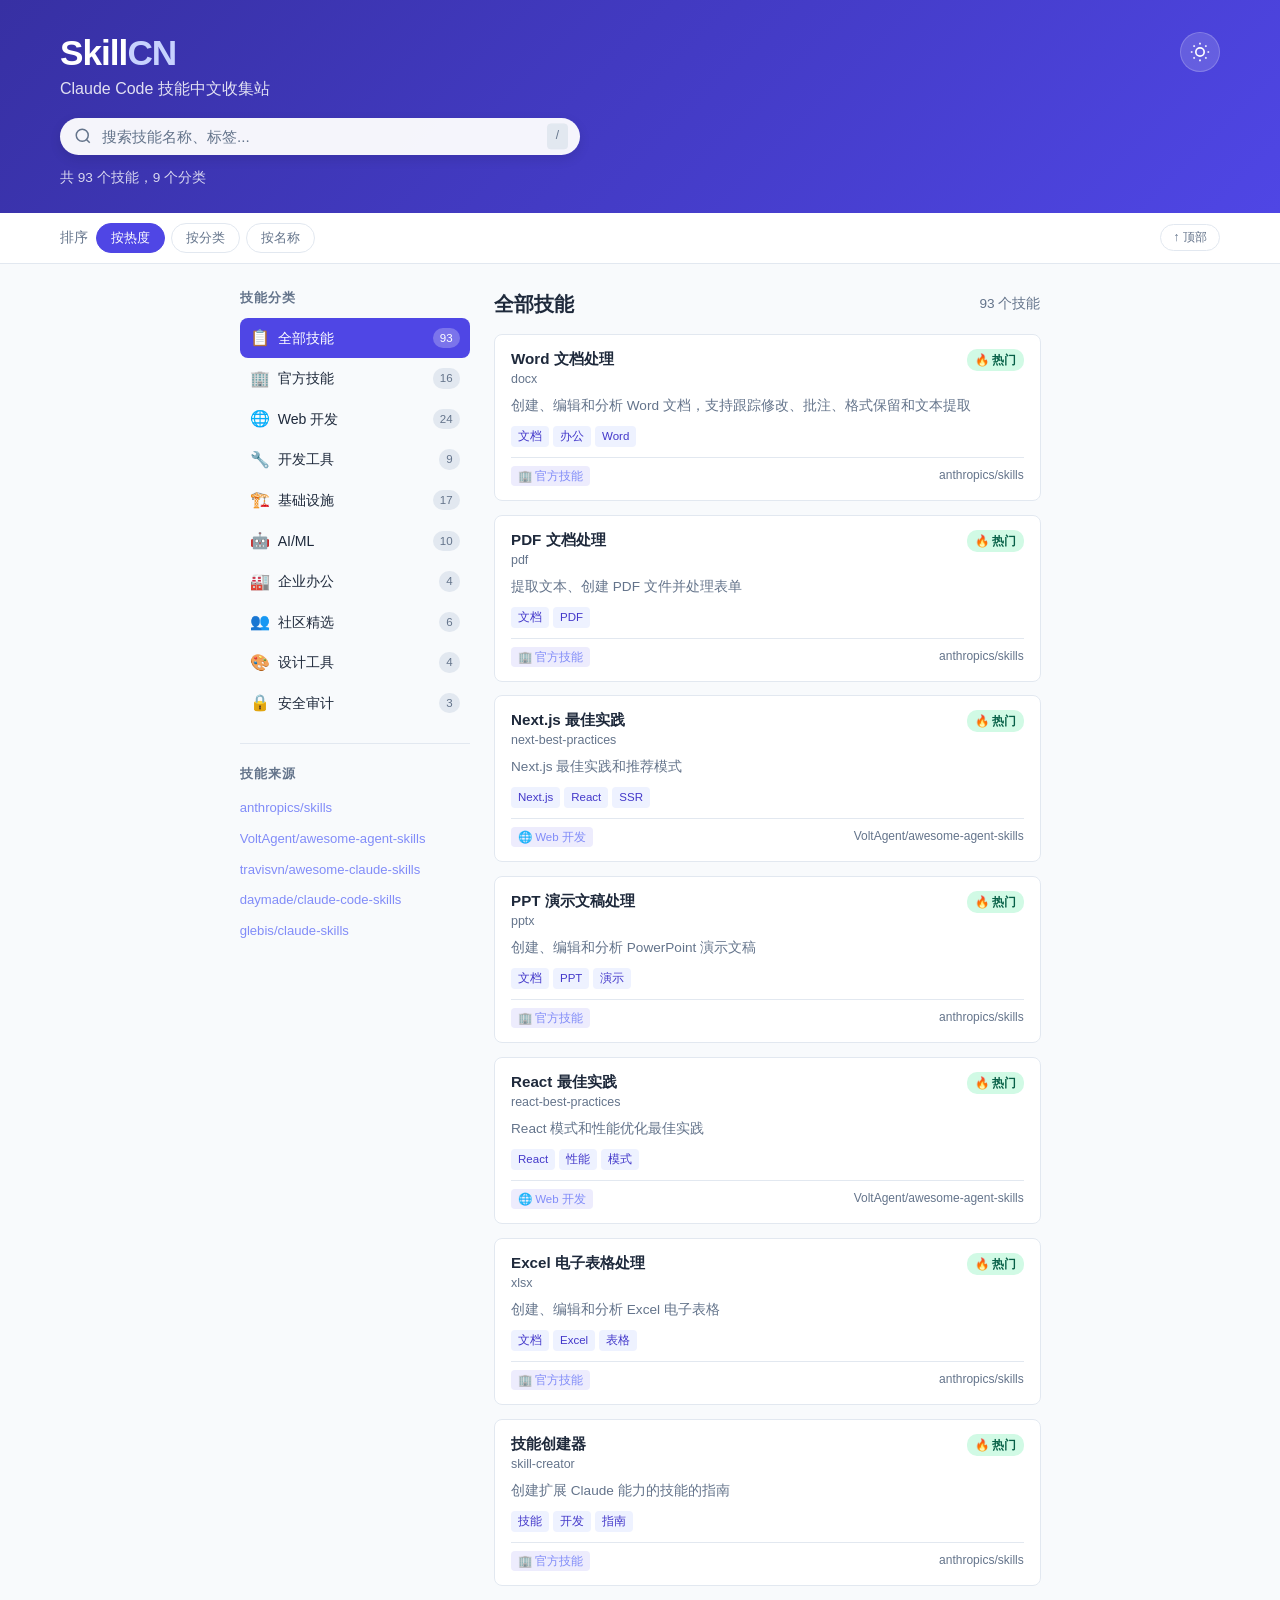
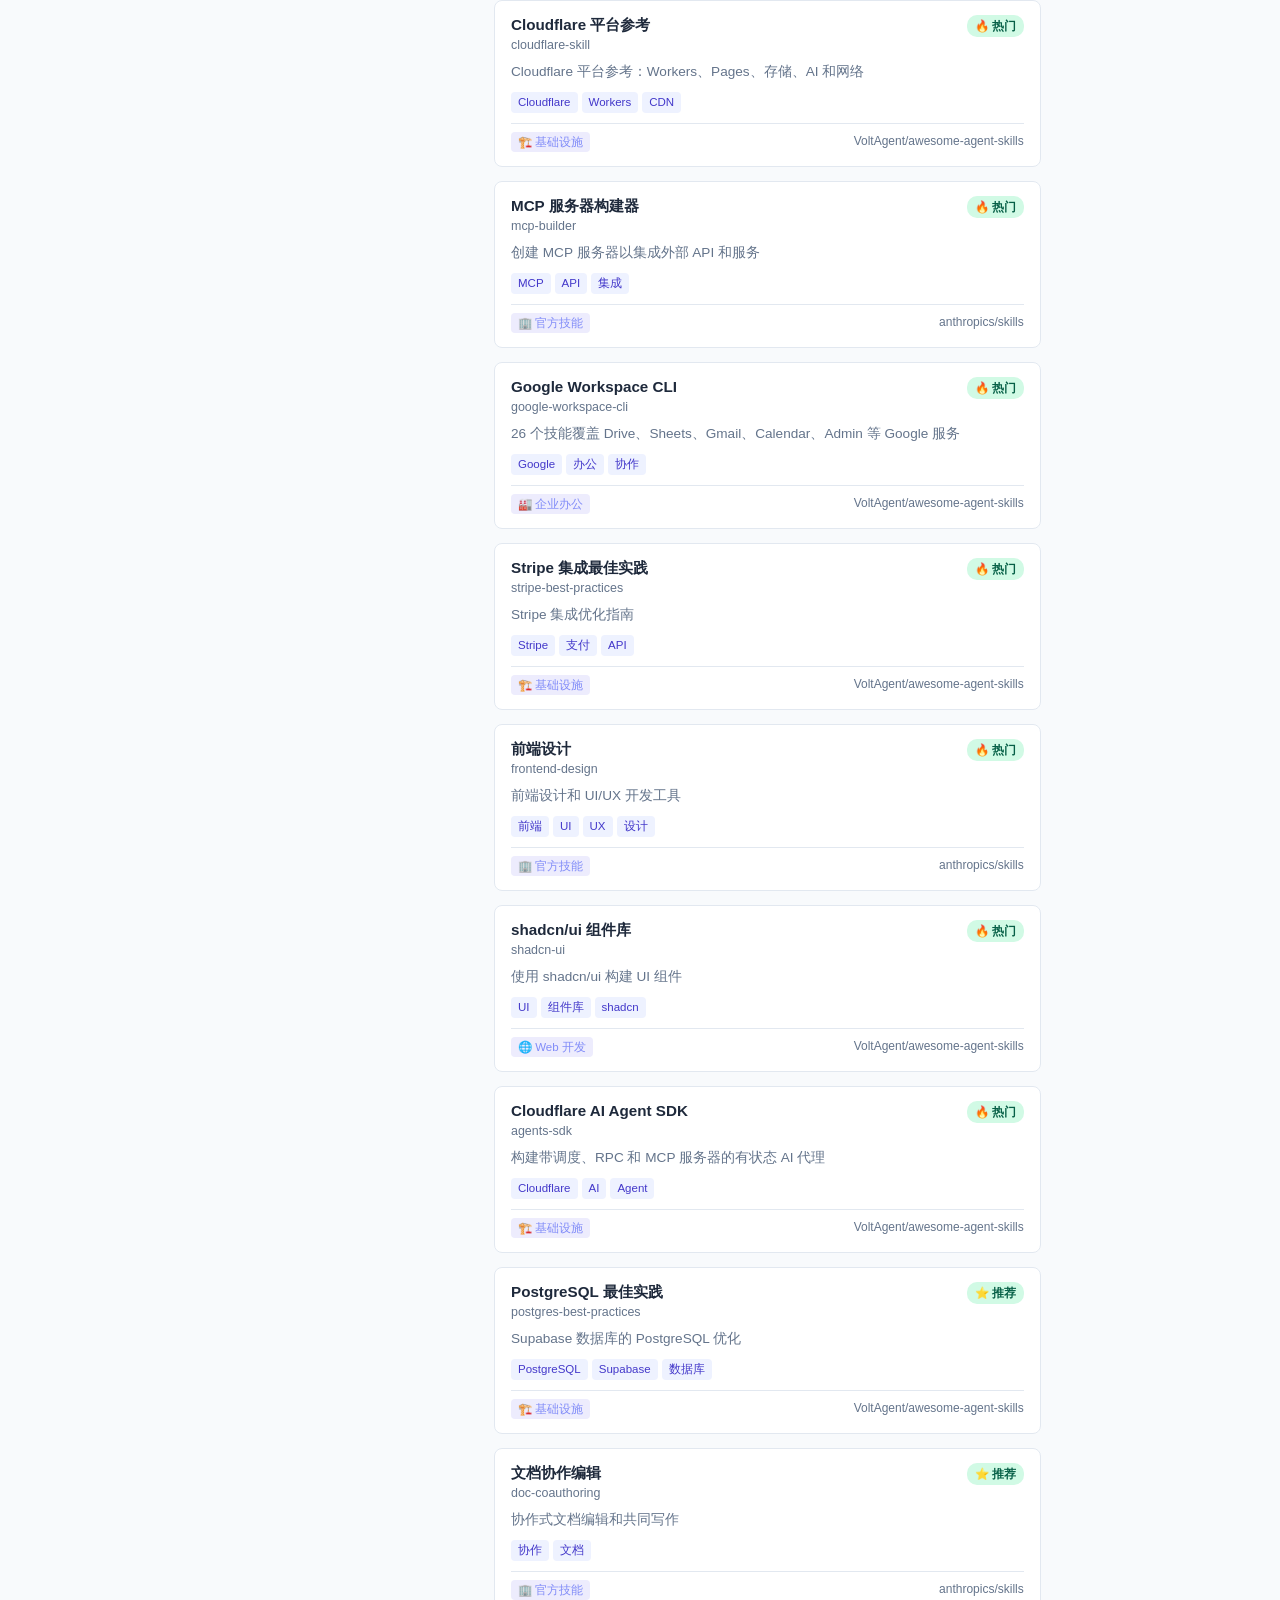
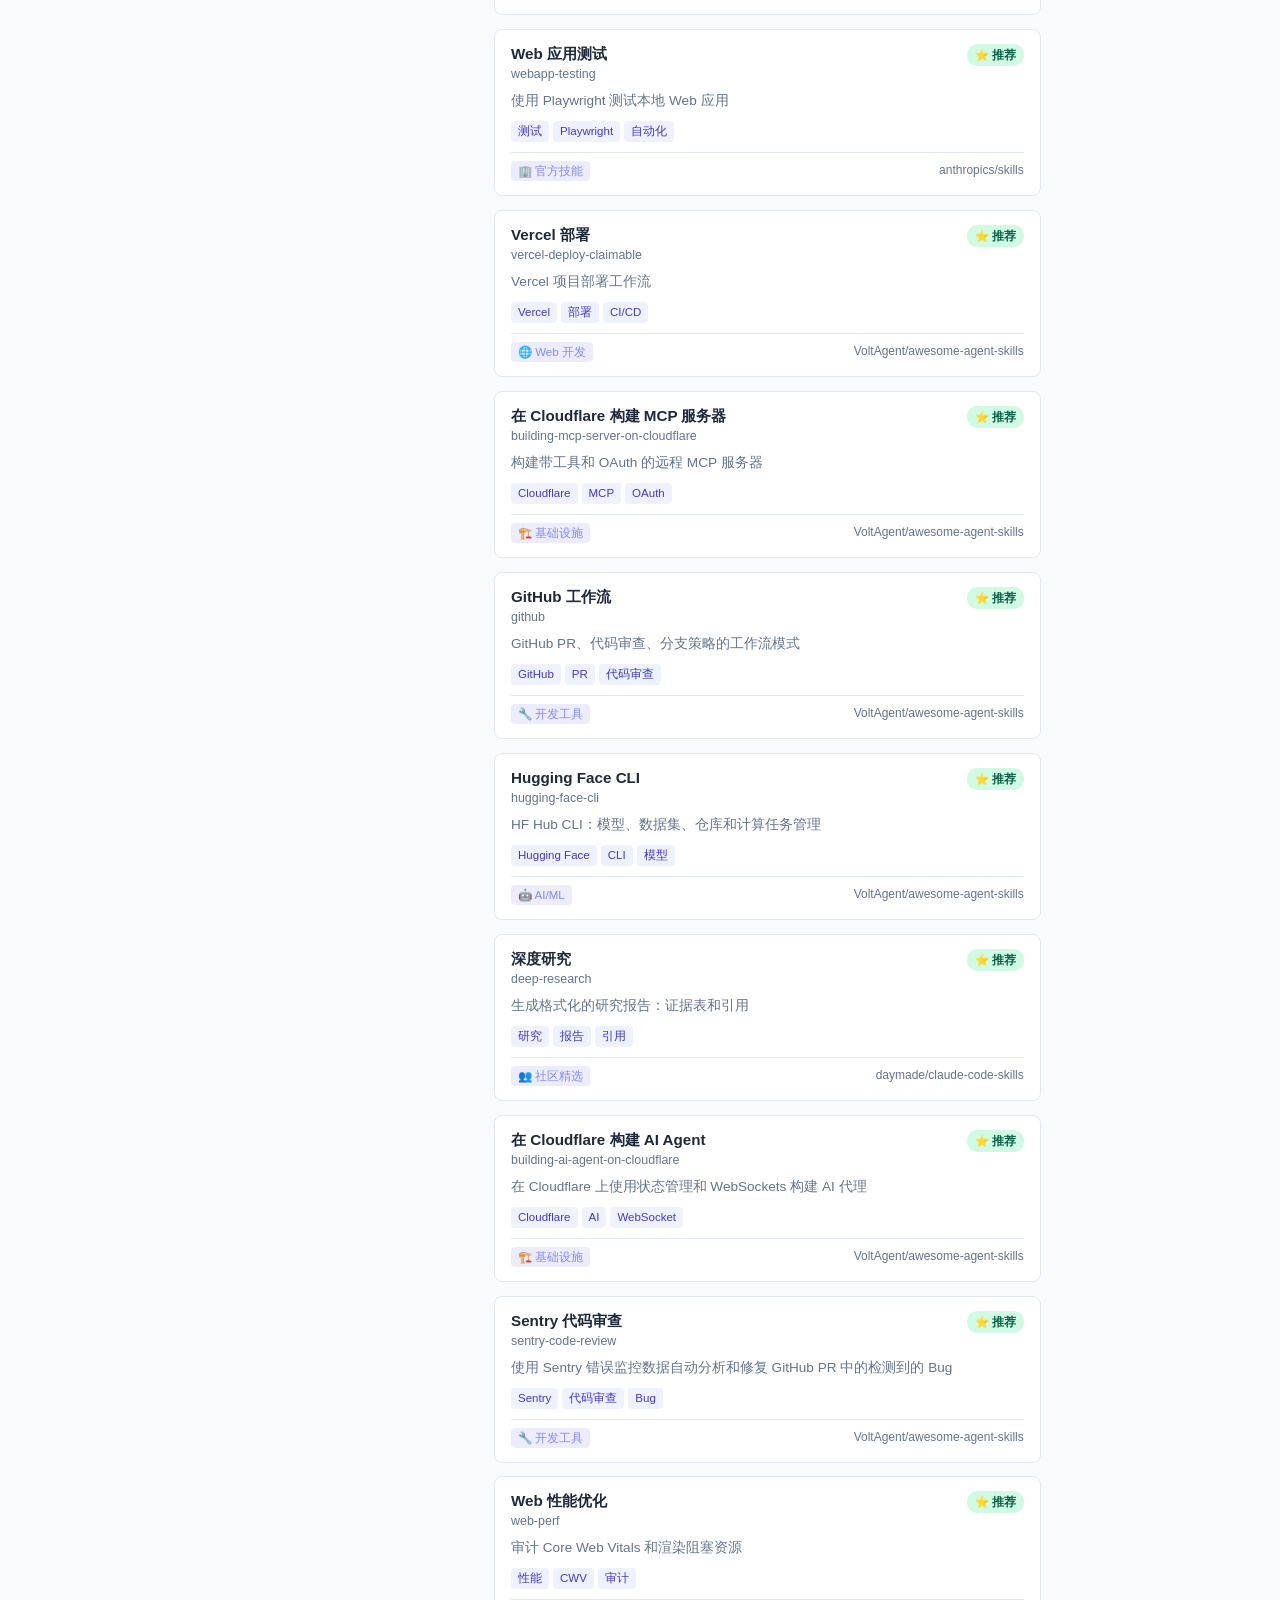
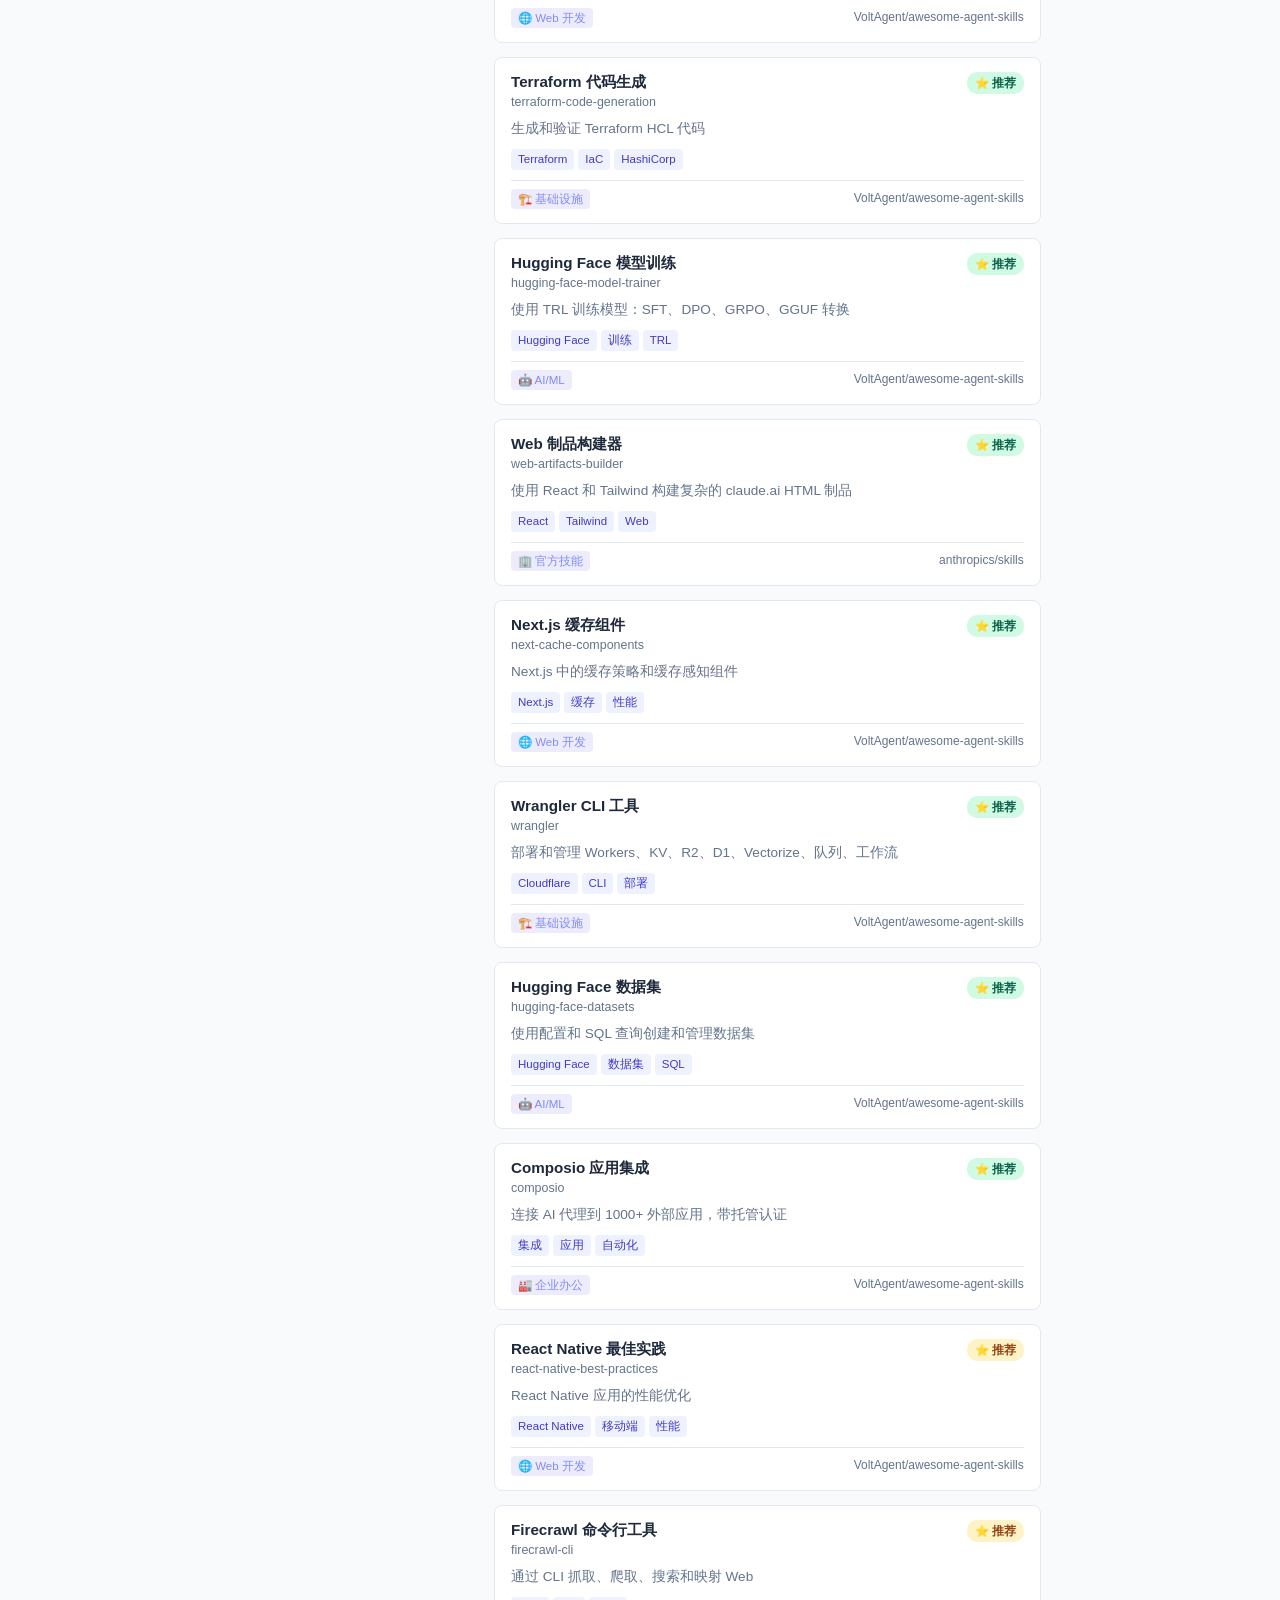
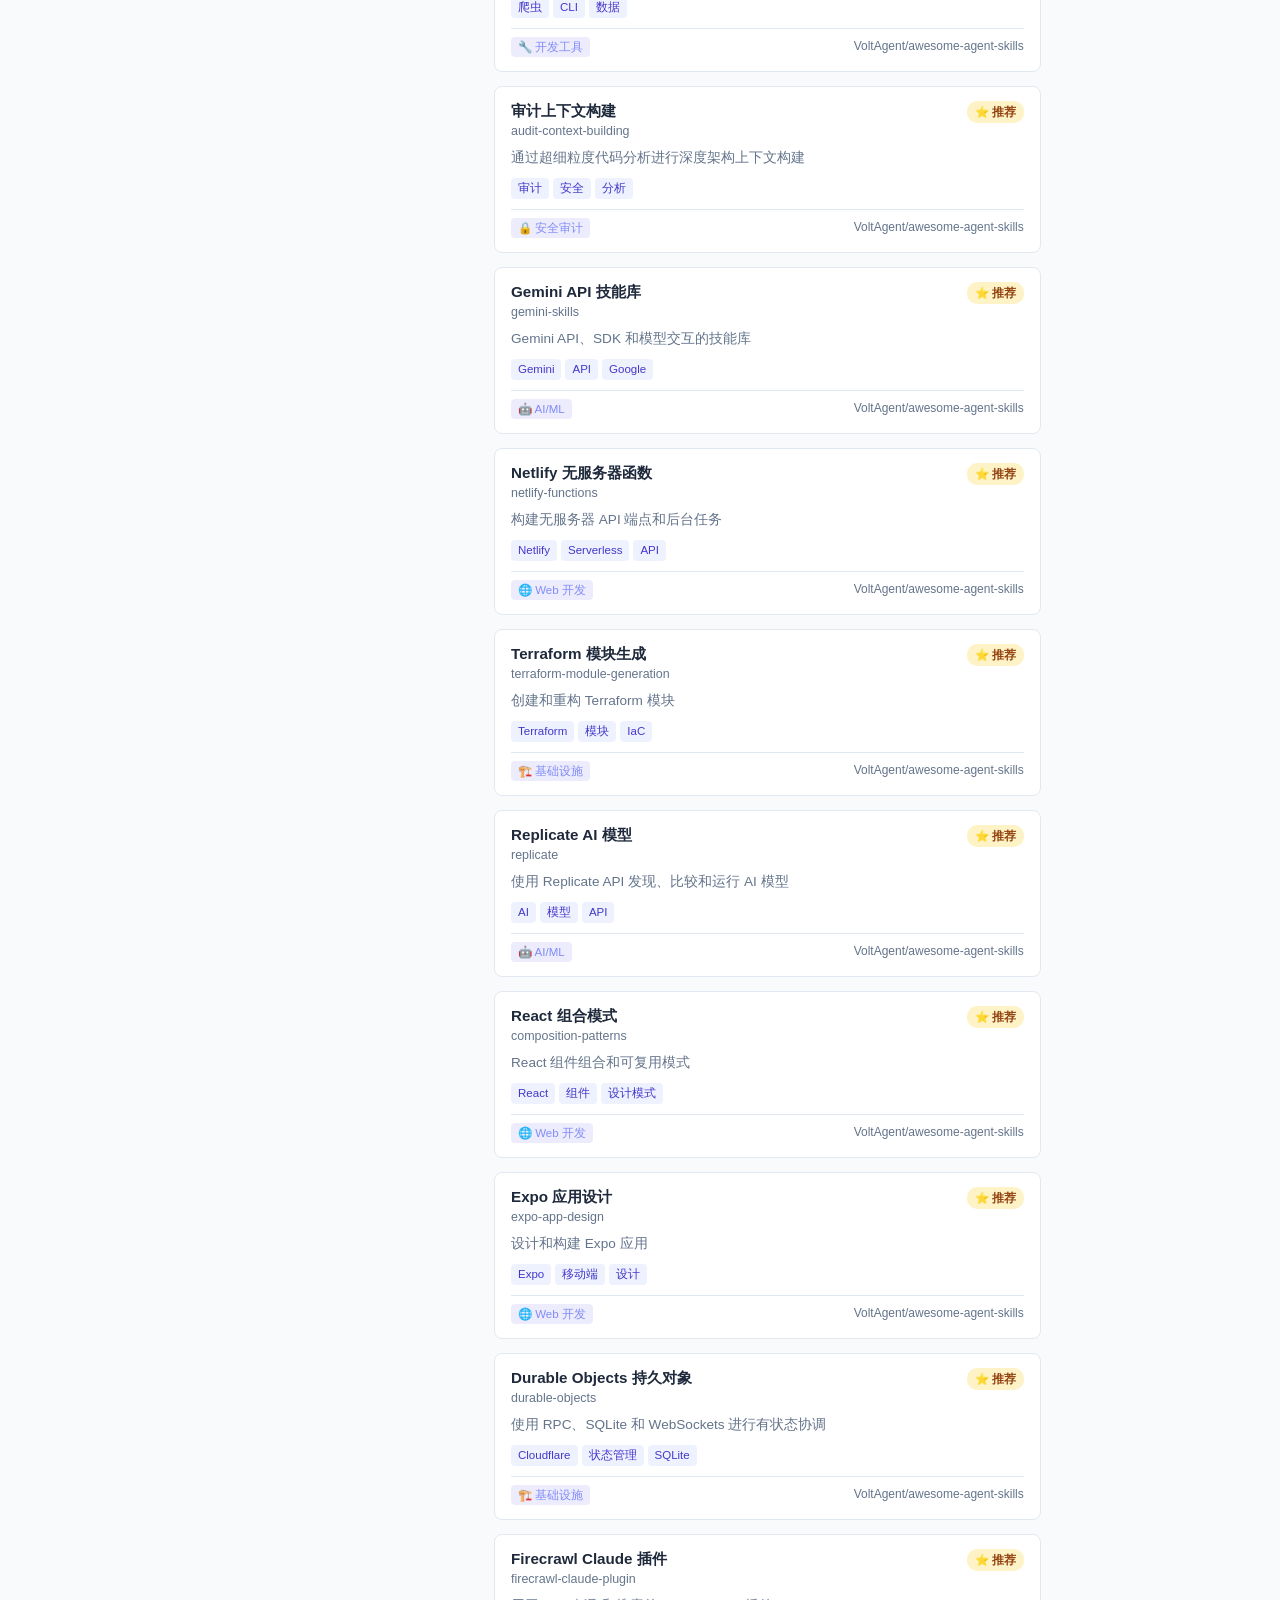
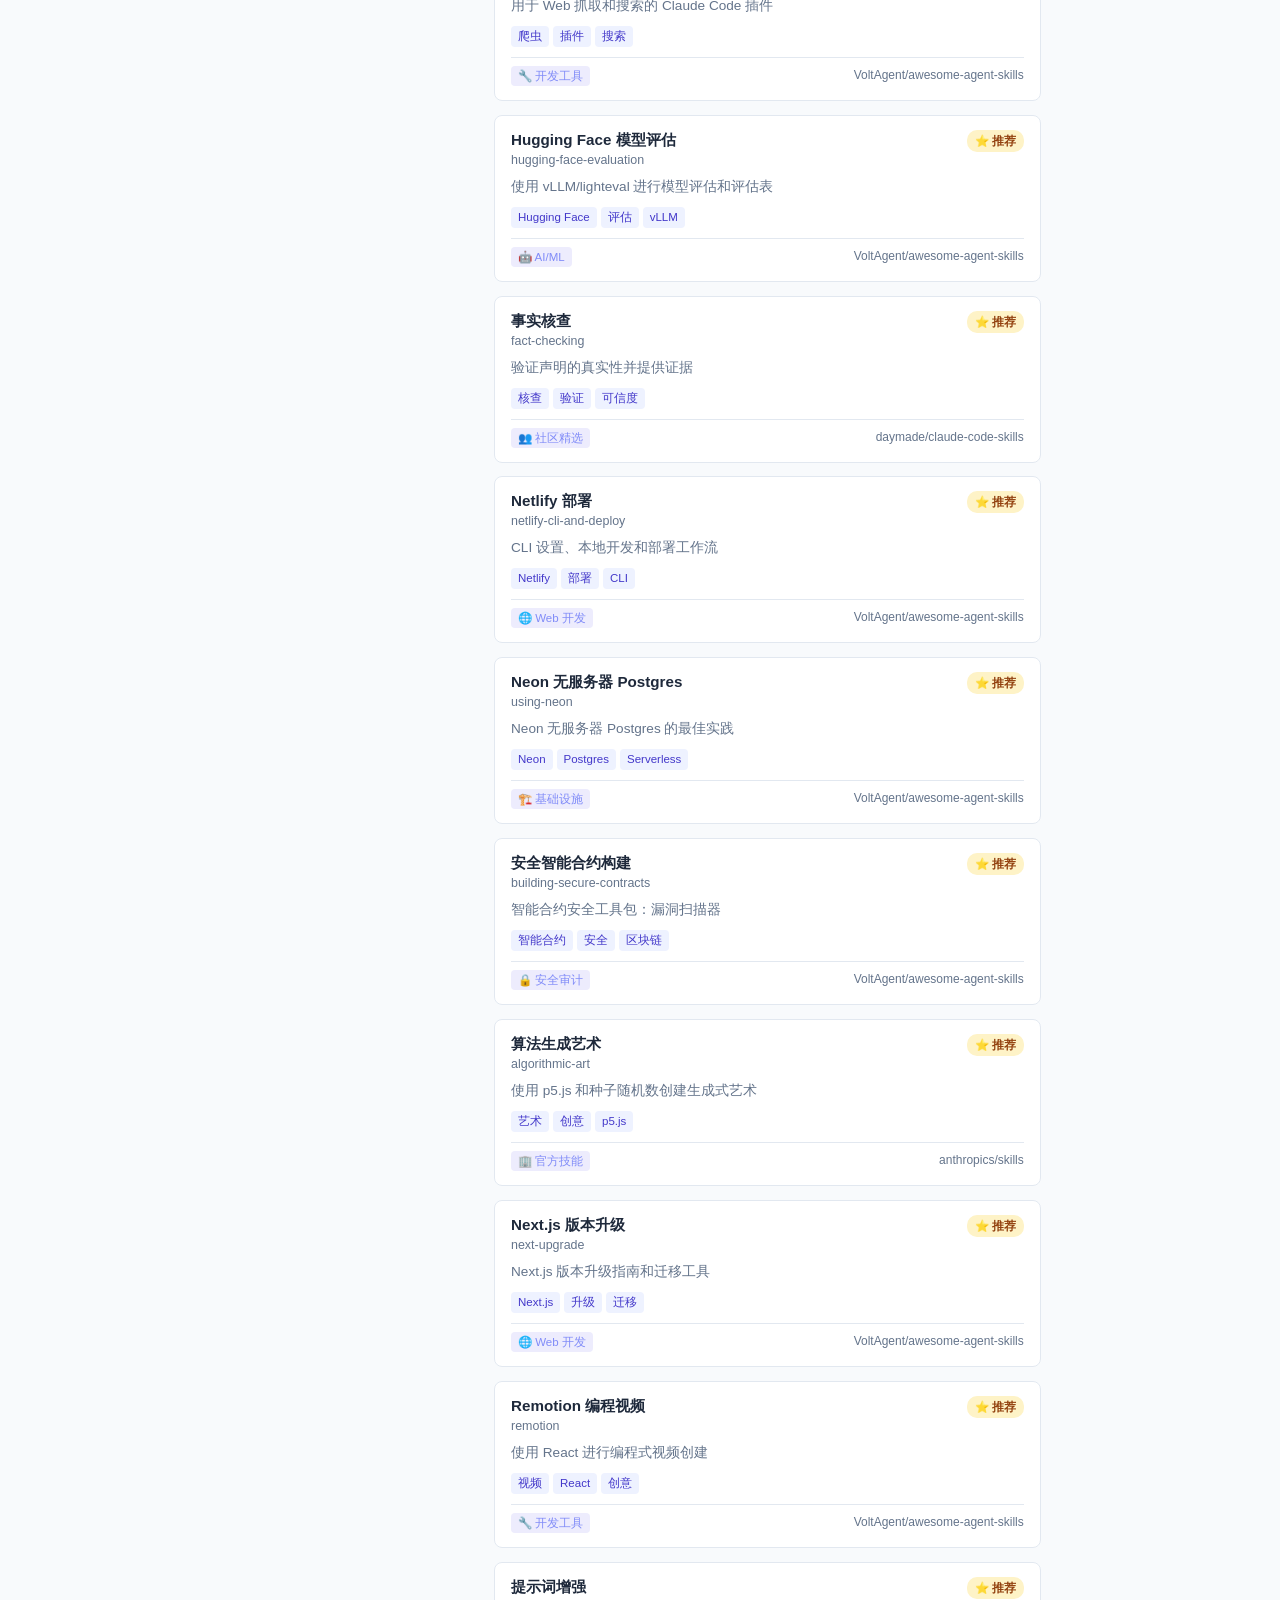
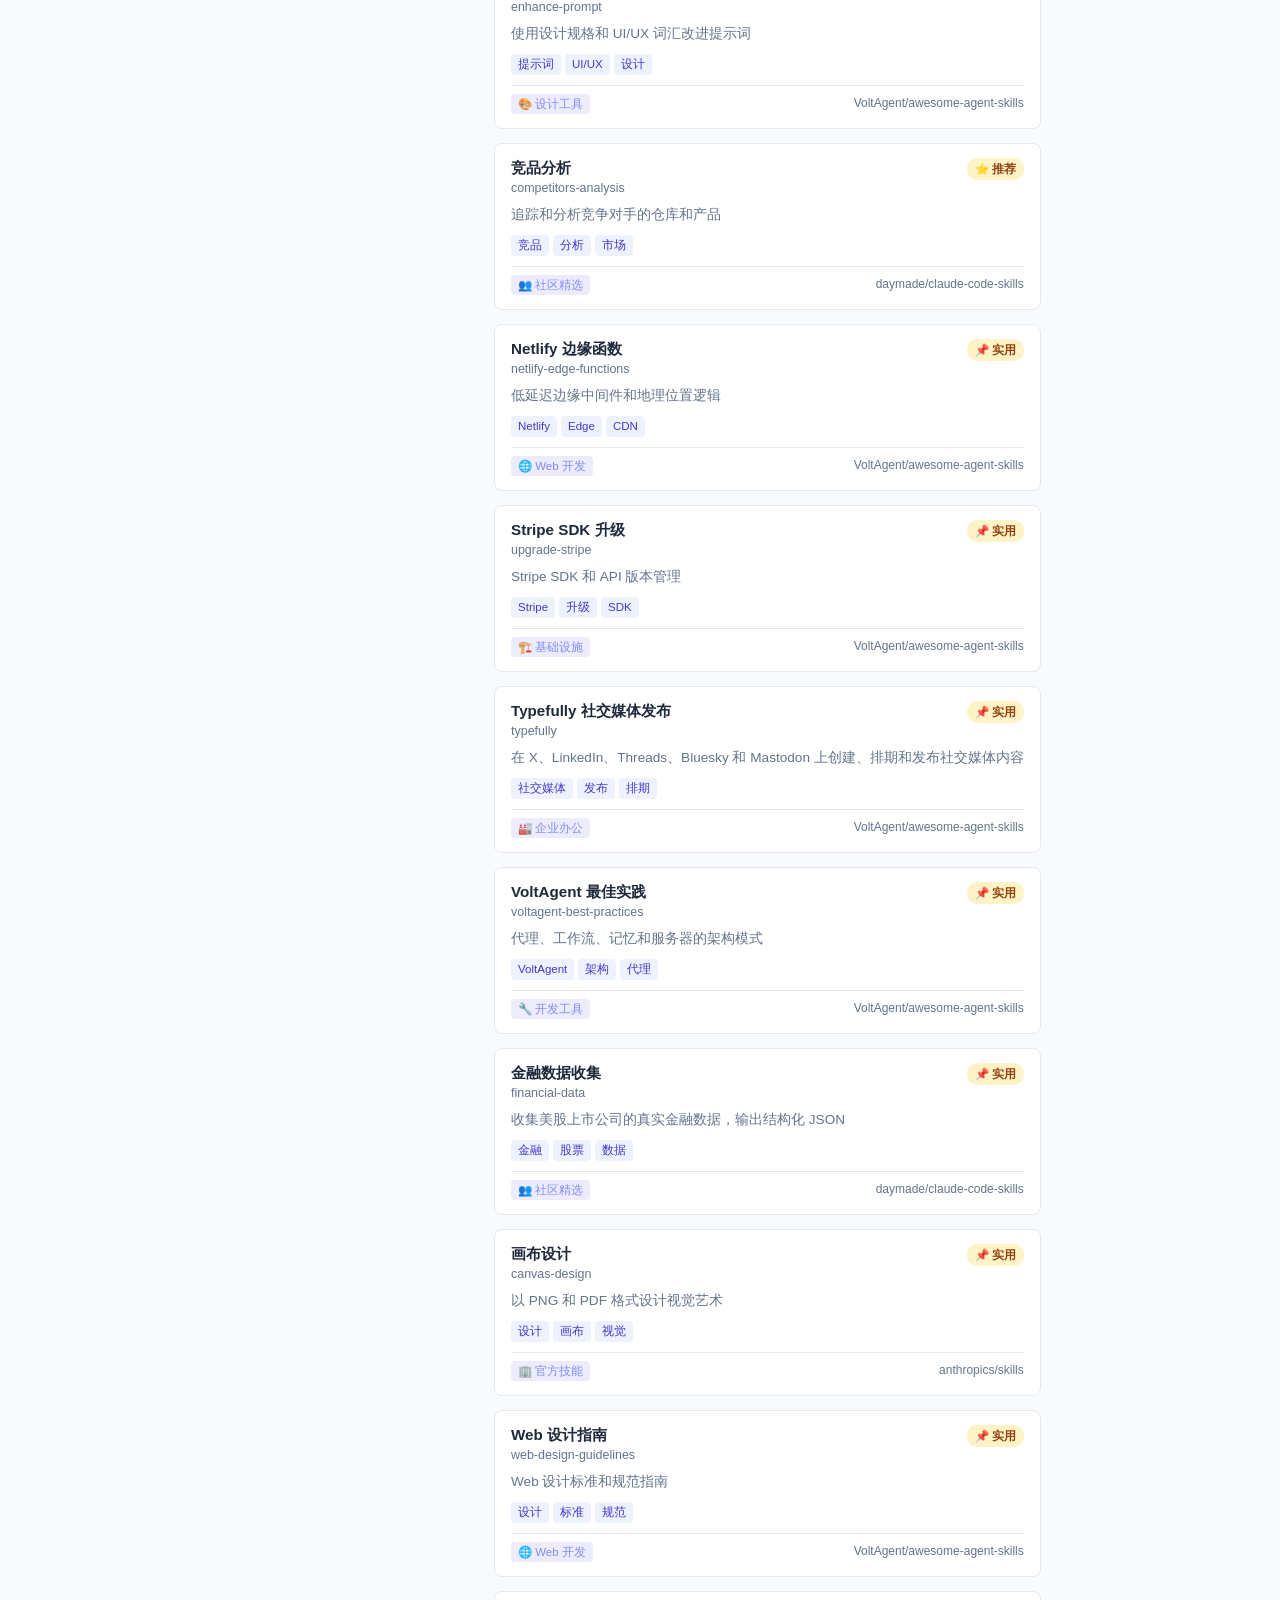
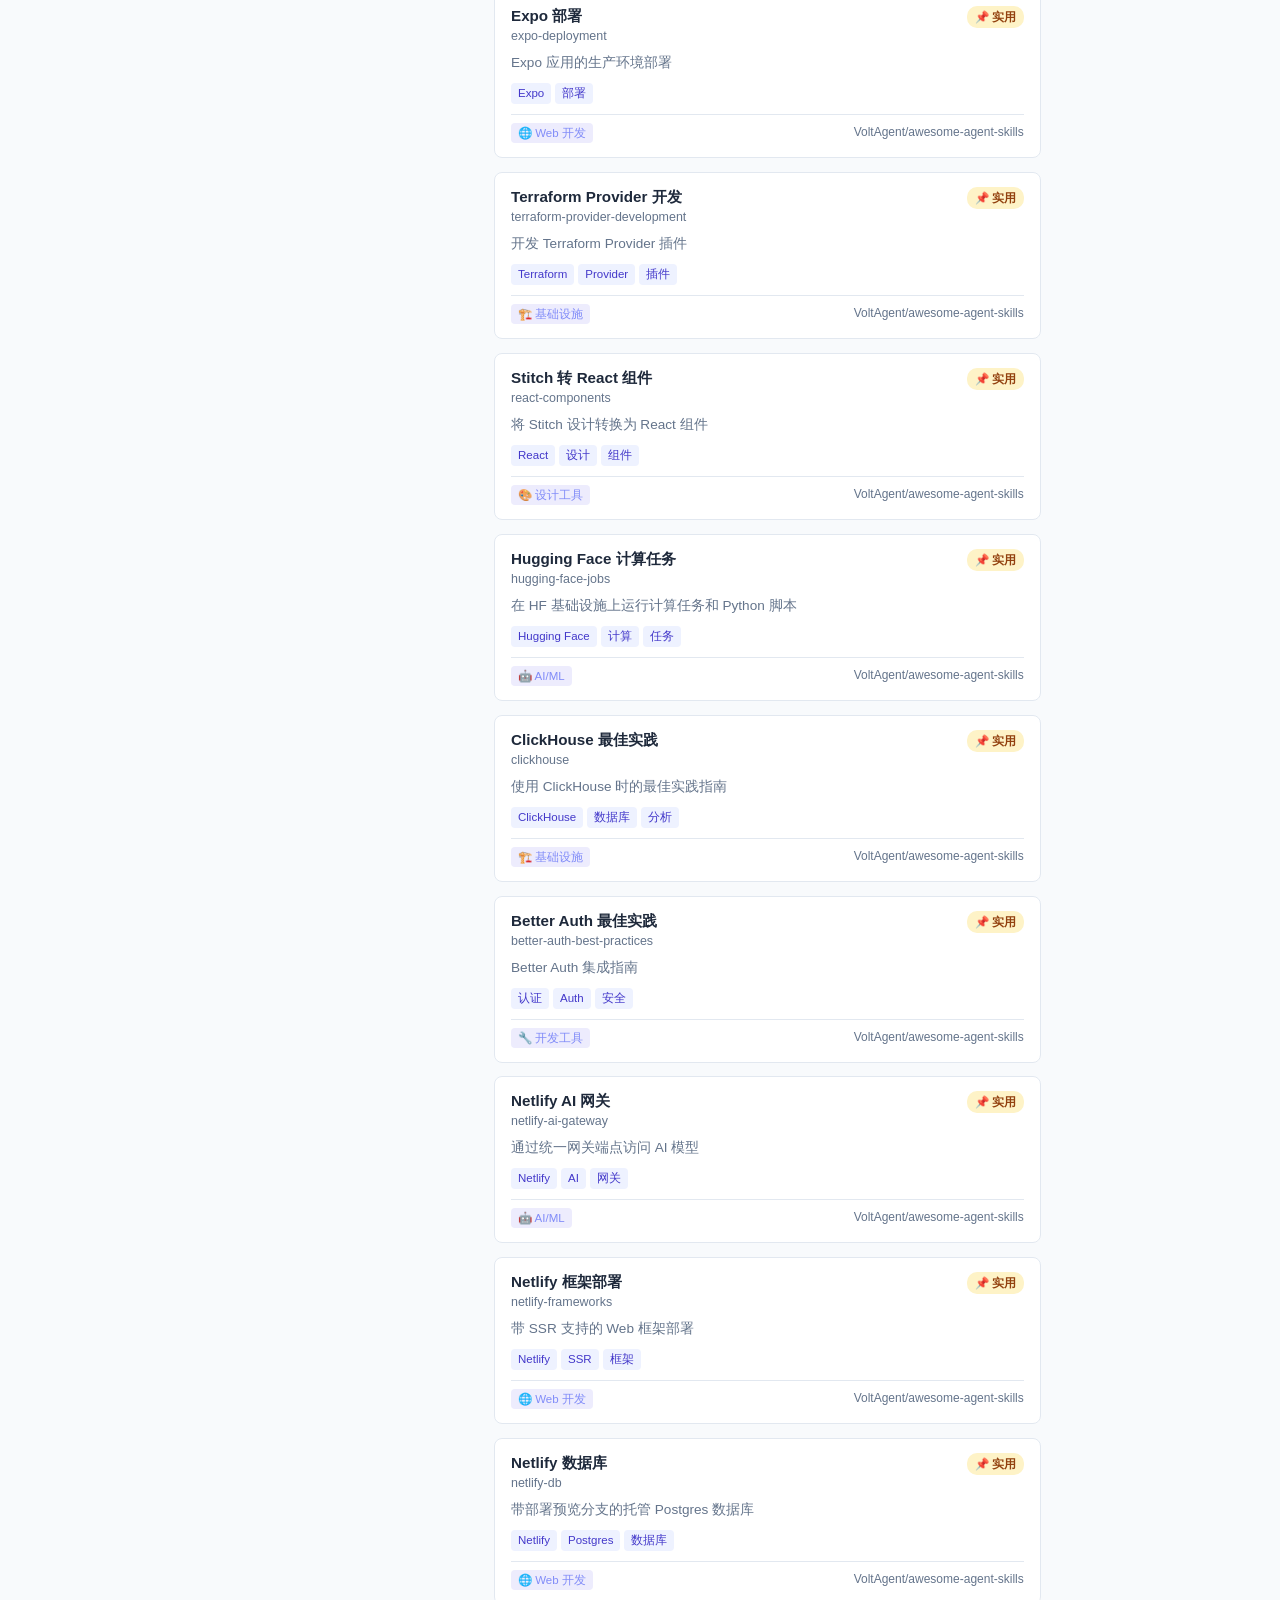
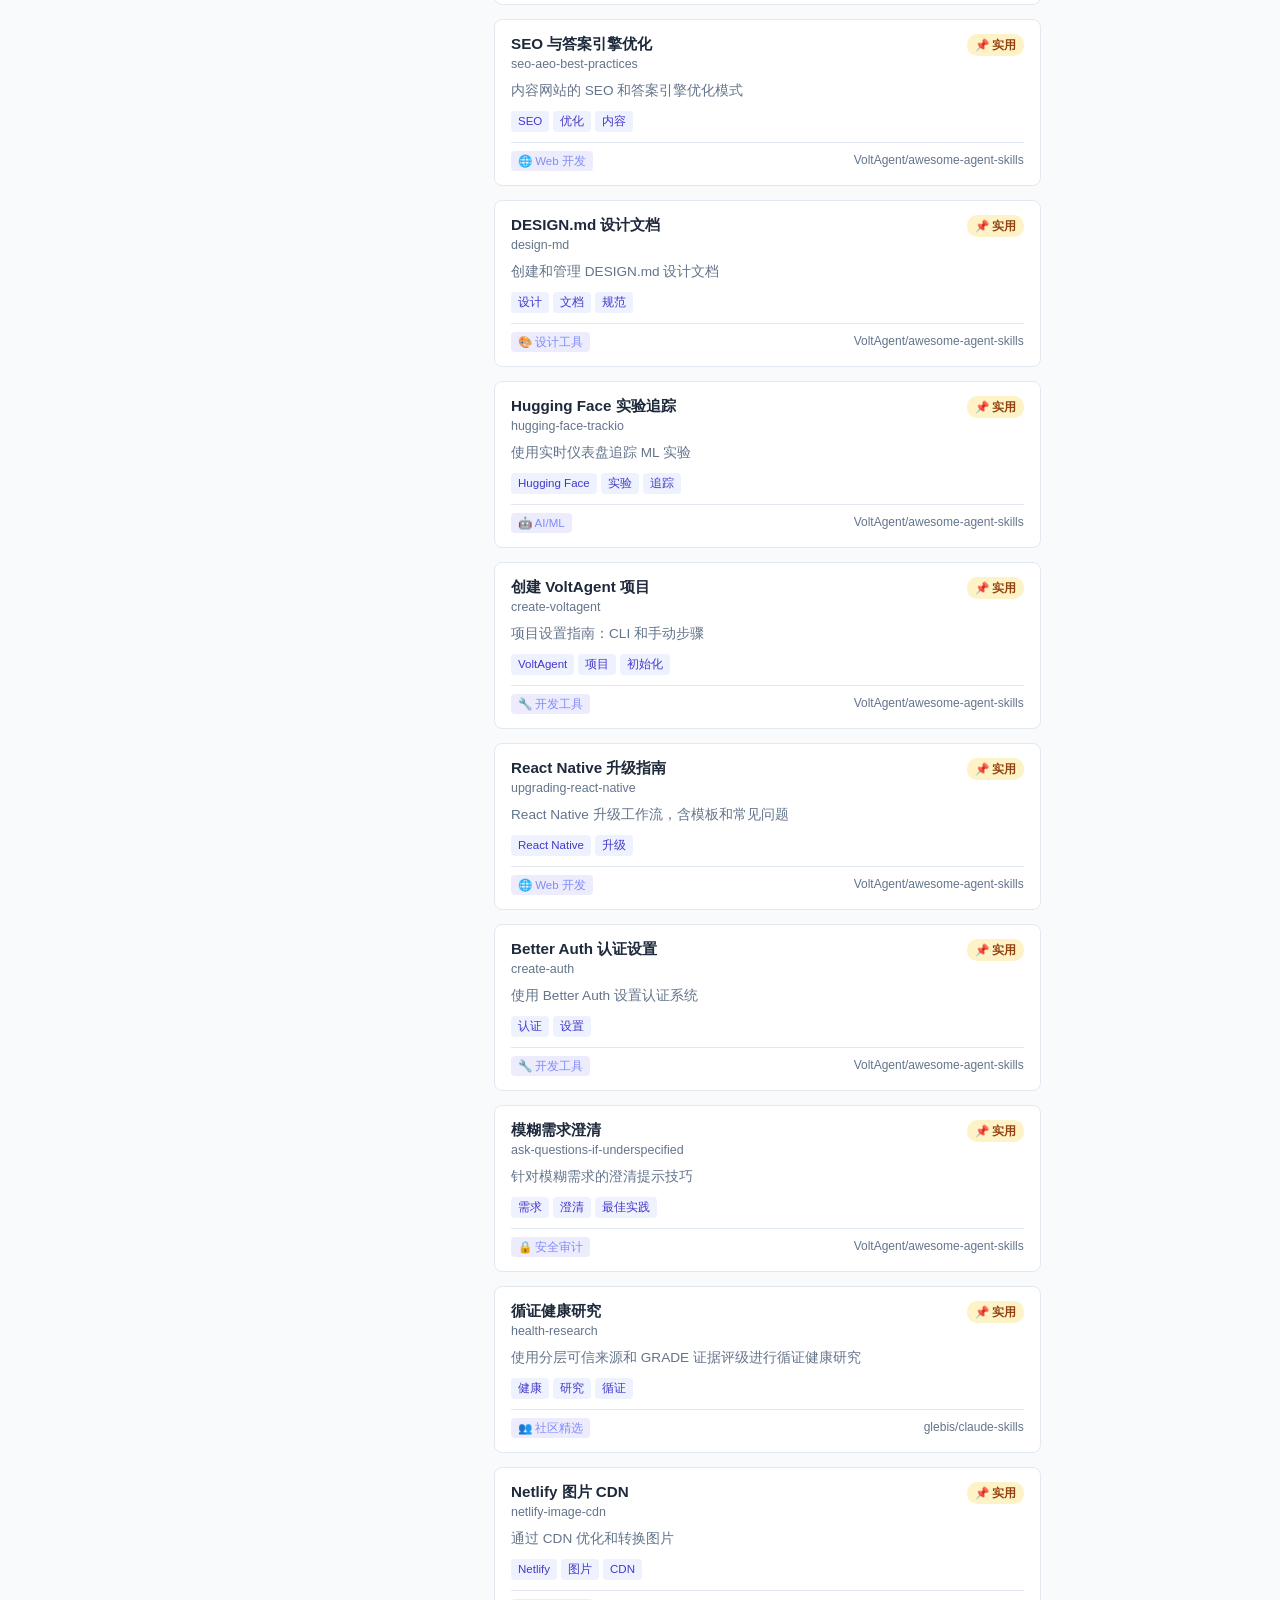
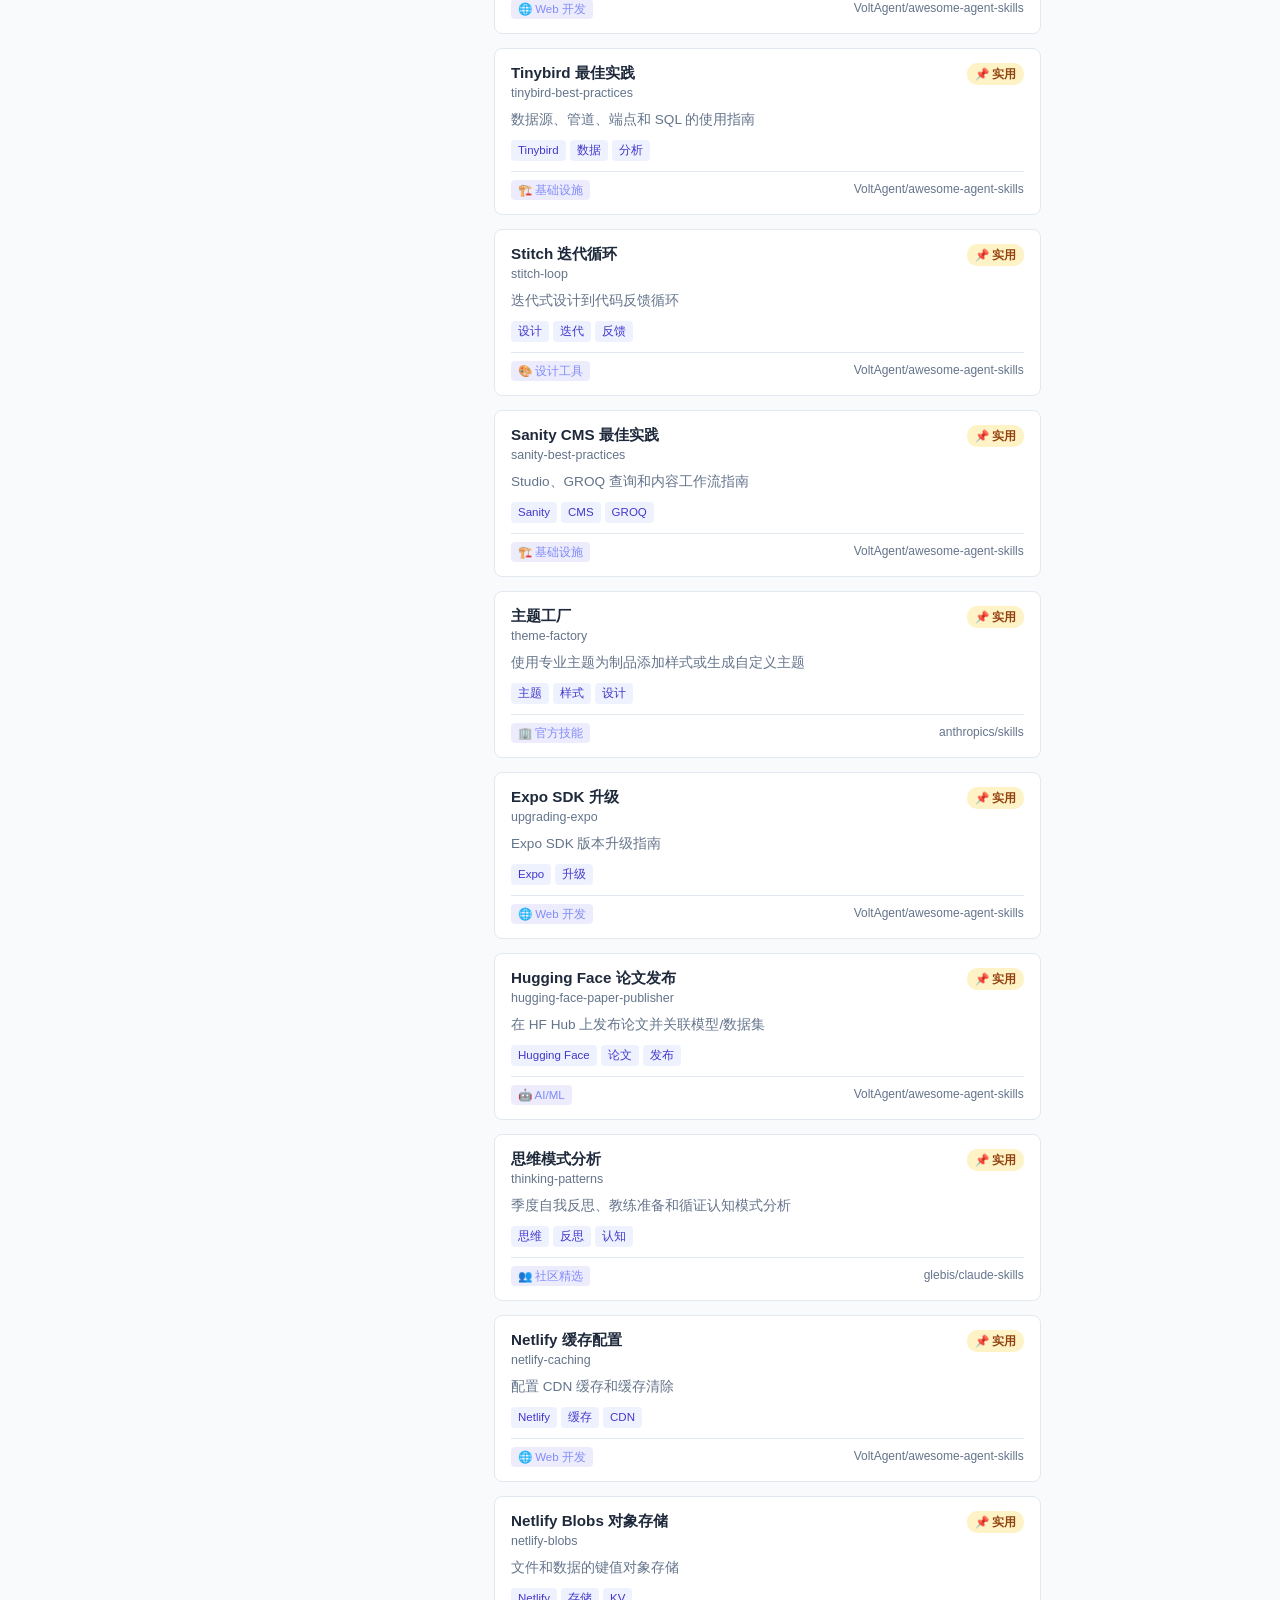
==== commit c85ca25f: "refactor: 前端代码全面优化 HTML: - 添加 SEO meta 标签和 theme-color - 深色模式切换按钮 - 搜索框增加图标和 "/" 快捷键提示 - 加载骨架屏占位 - 回" ====
--- a/index.html
+++ b/index.html
@@ -3,74 +3,96 @@
 <head>
     <meta charset="UTF-8">
     <meta name="viewport" content="width=device-width, initial-scale=1.0">
+    <meta name="description" content="Claude Code 技能中文收集站 - 收集、翻译并分类展示 80+ 个 Agent Skills">
+    <meta name="keywords" content="Claude Code, Agent Skills, 技能, 中文, Anthropic, MCP">
+    <meta name="theme-color" content="#4f46e5">
     <title>SkillCN - Claude Code 技能中文收集站</title>
     <link rel="stylesheet" href="css/style.css">
 </head>
 <body>
     <header class="header">
+        <div class="container header-inner">
+            <div>
+                <h1 class="logo">Skill<span class="logo-accent">CN</span></h1>
+                <p class="tagline">Claude Code 技能中文收集站</p>
+            </div>
+            <button class="theme-toggle" id="themeToggle" type="button" aria-label="切换深色模式" title="切换深色模式">
+                <svg class="icon-sun" width="20" height="20" viewBox="0 0 24 24" fill="none" stroke="currentColor" stroke-width="2"><circle cx="12" cy="12" r="5"/><path d="M12 1v2M12 21v2M4.22 4.22l1.42 1.42M18.36 18.36l1.42 1.42M1 12h2M21 12h2M4.22 19.78l1.42-1.42M18.36 5.64l1.42-1.42"/></svg>
+                <svg class="icon-moon" width="20" height="20" viewBox="0 0 24 24" fill="none" stroke="currentColor" stroke-width="2"><path d="M21 12.79A9 9 0 1 1 11.21 3 7 7 0 0 0 21 12.79z"/></svg>
+            </button>
+        </div>
         <div class="container">
-            <h1 class="logo">SkillCN</h1>
-            <p class="tagline">Claude Code 技能中文收集站</p>
             <div class="search-bar">
-                <input type="text" id="searchInput" placeholder="搜索技能名称、标签..." autocomplete="off">
+                <svg class="search-icon" width="18" height="18" viewBox="0 0 24 24" fill="none" stroke="currentColor" stroke-width="2"><circle cx="11" cy="11" r="8"/><path d="M21 21l-4.35-4.35"/></svg>
+                <input type="text" id="searchInput" placeholder="搜索技能名称、标签..." autocomplete="off" aria-label="搜索技能">
+                <kbd class="search-kbd">/</kbd>
             </div>
+            <div class="stats" id="stats"></div>
         </div>
     </header>
 
-    <nav class="nav">
-        <div class="container">
-            <div class="sort-controls">
-                <span class="sort-label">排序：</span>
-                <button class="sort-btn active" data-sort="popularity">按热度</button>
-                <button class="sort-btn" data-sort="category">按分类</button>
-                <button class="sort-btn" data-sort="name">按名称</button>
+    <nav class="nav" id="navBar">
+        <div class="container nav-inner">
+            <div class="sort-controls" role="radiogroup" aria-label="排序方式">
+                <span class="sort-label">排序</span>
+                <button class="sort-btn active" data-sort="popularity" role="radio" aria-checked="true">按热度</button>
+                <button class="sort-btn" data-sort="category" role="radio" aria-checked="false">按分类</button>
+                <button class="sort-btn" data-sort="name" role="radio" aria-checked="false">按名称</button>
             </div>
+            <button class="back-top" id="backTop" type="button" aria-label="回到顶部" title="回到顶部">↑ 顶部</button>
         </div>
     </nav>
 
-    <main class="main container">
-        <aside class="sidebar">
-            <h3>技能分类</h3>
-            <ul class="category-list" id="categoryList">
-                <li class="category-item active" data-category="all">
+    <main class="main container" id="mainContent">
+        <aside class="sidebar" id="sidebar">
+            <h3 class="sidebar-title">技能分类</h3>
+            <ul class="category-list" id="categoryList" role="listbox" aria-label="技能分类">
+                <li class="category-item active" data-category="all" role="option" aria-selected="true" tabindex="0">
                     <span class="cat-icon">📋</span>
                     <span class="cat-name">全部技能</span>
                     <span class="cat-count" id="totalCount">0</span>
                 </li>
             </ul>
             <div class="sidebar-info">
-                <h3>技能来源</h3>
+                <h3 class="sidebar-title">技能来源</h3>
                 <ul class="source-list">
-                    <li><a href="https://github.com/anthropics/skills" target="_blank">anthropics/skills</a></li>
-                    <li><a href="https://github.com/VoltAgent/awesome-agent-skills" target="_blank">VoltAgent/awesome-agent-skills</a></li>
-                    <li><a href="https://github.com/travisvn/awesome-claude-skills" target="_blank">travisvn/awesome-claude-skills</a></li>
-                    <li><a href="https://github.com/daymade/claude-code-skills" target="_blank">daymade/claude-code-skills</a></li>
-                    <li><a href="https://github.com/glebis/claude-skills" target="_blank">glebis/claude-skills</a></li>
+                    <li><a href="https://github.com/anthropics/skills" target="_blank" rel="noopener">anthropics/skills</a></li>
+                    <li><a href="https://github.com/VoltAgent/awesome-agent-skills" target="_blank" rel="noopener">VoltAgent/awesome-agent-skills</a></li>
+                    <li><a href="https://github.com/travisvn/awesome-claude-skills" target="_blank" rel="noopener">travisvn/awesome-claude-skills</a></li>
+                    <li><a href="https://github.com/daymade/claude-code-skills" target="_blank" rel="noopener">daymade/claude-code-skills</a></li>
+                    <li><a href="https://github.com/glebis/claude-skills" target="_blank" rel="noopener">glebis/claude-skills</a></li>
                 </ul>
             </div>
         </aside>
 
-        <section class="content">
+        <section class="content" aria-live="polite">
             <div class="content-header">
                 <h2 id="contentTitle">全部技能</h2>
                 <span class="skill-count" id="skillCount">0 个技能</span>
             </div>
-            <div class="skills-grid" id="skillsGrid">
-                <!-- Skills will be rendered here -->
+            <div class="skills-grid" id="skillsGrid" role="list">
+                <div class="skeleton-grid" id="skeleton">
+                    <div class="skeleton-card"></div>
+                    <div class="skeleton-card"></div>
+                    <div class="skeleton-card"></div>
+                    <div class="skeleton-card"></div>
+                    <div class="skeleton-card"></div>
+                    <div class="skeleton-card"></div>
+                </div>
             </div>
         </section>
     </main>
 
-    <div class="modal-overlay" id="modalOverlay">
+    <div class="modal-overlay" id="modalOverlay" role="dialog" aria-modal="true" aria-hidden="true">
         <div class="modal" id="skillModal">
-            <button class="modal-close" id="modalClose">&times;</button>
+            <button class="modal-close" id="modalClose" type="button" aria-label="关闭">&times;</button>
             <div class="modal-content" id="modalContent"></div>
         </div>
     </div>
 
     <footer class="footer">
         <div class="container">
-            <p>SkillCN - Claude Code 技能中文收集站 | <a href="https://github.com/APYmaxSaver/skillcn" target="_blank">GitHub</a></p>
+            <p>SkillCN - Claude Code 技能中文收集站 | <a href="https://github.com/APYmaxSaver/skillcn" target="_blank" rel="noopener">GitHub</a></p>
             <p class="footer-note">数据来源于各开源技能仓库，翻译仅供参考</p>
         </div>
     </footer>
--- a/css/style.css
+++ b/css/style.css
@@ -1,26 +1,76 @@
-* {
+/* ============================================
+   SkillCN - CSS
+   ============================================ */
+
+*, *::before, *::after {
     margin: 0;
     padding: 0;
     box-sizing: border-box;
 }
 
+/* --- Design Tokens --- */
 :root {
     --primary: #4f46e5;
     --primary-light: #818cf8;
     --primary-dark: #3730a3;
+    --primary-alpha: rgba(79, 70, 229, 0.1);
+
     --bg: #f8fafc;
     --bg-card: #ffffff;
+    --bg-code: #1e293b;
     --text: #1e293b;
     --text-secondary: #64748b;
+    --text-on-primary: #ffffff;
     --border: #e2e8f0;
+    --shadow-sm: 0 1px 2px rgba(0, 0, 0, 0.05);
     --shadow: 0 1px 3px rgba(0, 0, 0, 0.1);
     --shadow-lg: 0 4px 12px rgba(0, 0, 0, 0.1);
+    --shadow-xl: 0 20px 60px rgba(0, 0, 0, 0.25);
     --radius: 8px;
+    --radius-lg: 12px;
     --tag-bg: #eef2ff;
     --tag-text: #4338ca;
-    --popularity-high: #10b981;
-    --popularity-mid: #f59e0b;
-    --popularity-low: #94a3b8;
+
+    --pop-high-bg: #d1fae5;
+    --pop-high-text: #065f46;
+    --pop-mid-bg: #fef3c7;
+    --pop-mid-text: #92400e;
+    --pop-low-bg: #f1f5f9;
+    --pop-low-text: #475569;
+
+    --transition: 0.2s ease;
+    --header-bg: linear-gradient(135deg, var(--primary-dark), var(--primary));
+}
+
+/* --- Dark Mode --- */
+[data-theme="dark"] {
+    --bg: #0f172a;
+    --bg-card: #1e293b;
+    --bg-code: #0f172a;
+    --text: #e2e8f0;
+    --text-secondary: #94a3b8;
+    --border: #334155;
+    --shadow-sm: 0 1px 2px rgba(0, 0, 0, 0.3);
+    --shadow: 0 1px 3px rgba(0, 0, 0, 0.4);
+    --shadow-lg: 0 4px 12px rgba(0, 0, 0, 0.4);
+    --shadow-xl: 0 20px 60px rgba(0, 0, 0, 0.6);
+    --tag-bg: #312e81;
+    --tag-text: #a5b4fc;
+    --primary-alpha: rgba(129, 140, 248, 0.15);
+
+    --pop-high-bg: #064e3b;
+    --pop-high-text: #6ee7b7;
+    --pop-mid-bg: #78350f;
+    --pop-mid-text: #fcd34d;
+    --pop-low-bg: #1e293b;
+    --pop-low-text: #94a3b8;
+
+    --header-bg: linear-gradient(135deg, #1e1b4b, #312e81);
+}
+
+/* --- Base --- */
+html {
+    scroll-behavior: smooth;
 }
 
 body {
@@ -31,6 +81,7 @@
     min-height: 100vh;
     display: flex;
     flex-direction: column;
+    transition: background var(--transition), color var(--transition);
 }
 
 .container {
@@ -39,79 +90,169 @@
     padding: 0 20px;
 }
 
-/* Header */
+/* --- Header --- */
 .header {
-    background: linear-gradient(135deg, var(--primary-dark), var(--primary));
-    color: white;
-    padding: 40px 0 30px;
-    text-align: center;
+    background: var(--header-bg);
+    color: var(--text-on-primary);
+    padding: 32px 0 24px;
+}
+
+.header-inner {
+    display: flex;
+    justify-content: space-between;
+    align-items: flex-start;
 }
 
 .logo {
-    font-size: 2.5rem;
+    font-size: 2.2rem;
     font-weight: 800;
     letter-spacing: -1px;
+    line-height: 1.2;
+}
+
+.logo-accent {
+    color: #c7d2fe;
+}
+
+[data-theme="dark"] .logo-accent {
+    color: #a5b4fc;
 }
 
 .tagline {
-    font-size: 1.1rem;
-    opacity: 0.9;
-    margin-top: 4px;
-}
-
+    font-size: 1rem;
+    opacity: 0.85;
+    margin-top: 2px;
+}
+
+/* Theme Toggle */
+.theme-toggle {
+    background: rgba(255, 255, 255, 0.15);
+    border: 1px solid rgba(255, 255, 255, 0.2);
+    border-radius: 50%;
+    width: 40px;
+    height: 40px;
+    cursor: pointer;
+    display: flex;
+    align-items: center;
+    justify-content: center;
+    color: white;
+    transition: background var(--transition);
+    flex-shrink: 0;
+}
+
+.theme-toggle:hover {
+    background: rgba(255, 255, 255, 0.25);
+}
+
+.icon-moon { display: none; }
+[data-theme="dark"] .icon-sun { display: none; }
+[data-theme="dark"] .icon-moon { display: block; }
+
+/* Search */
 .search-bar {
-    margin-top: 20px;
-    max-width: 500px;
-    margin-left: auto;
-    margin-right: auto;
+    margin-top: 16px;
+    max-width: 520px;
+    position: relative;
+}
+
+.search-icon {
+    position: absolute;
+    left: 14px;
+    top: 50%;
+    transform: translateY(-50%);
+    color: var(--text-secondary);
+    pointer-events: none;
 }
 
 .search-bar input {
     width: 100%;
-    padding: 12px 20px;
+    padding: 10px 48px 10px 42px;
     border: none;
     border-radius: 24px;
-    font-size: 1rem;
+    font-size: 0.95rem;
     outline: none;
     background: rgba(255, 255, 255, 0.95);
     color: var(--text);
     box-shadow: var(--shadow-lg);
+    transition: box-shadow var(--transition);
+}
+
+[data-theme="dark"] .search-bar input {
+    background: var(--bg-card);
+}
+
+.search-bar input:focus {
+    box-shadow: 0 0 0 3px var(--primary-light), var(--shadow-lg);
 }
 
 .search-bar input::placeholder {
     color: var(--text-secondary);
 }
 
-/* Nav */
+.search-kbd {
+    position: absolute;
+    right: 12px;
+    top: 50%;
+    transform: translateY(-50%);
+    background: var(--border);
+    color: var(--text-secondary);
+    padding: 2px 8px;
+    border-radius: 4px;
+    font-size: 0.75rem;
+    font-family: inherit;
+    pointer-events: none;
+    border: 1px solid var(--border);
+}
+
+.stats {
+    margin-top: 12px;
+    font-size: 0.85rem;
+    opacity: 0.8;
+}
+
+/* --- Nav --- */
 .nav {
     background: var(--bg-card);
     border-bottom: 1px solid var(--border);
-    padding: 12px 0;
+    padding: 10px 0;
     position: sticky;
     top: 0;
-    z-index: 10;
+    z-index: 20;
+    transition: background var(--transition), box-shadow var(--transition);
+}
+
+.nav.scrolled {
+    box-shadow: var(--shadow);
+}
+
+.nav-inner {
+    display: flex;
+    justify-content: space-between;
+    align-items: center;
 }
 
 .sort-controls {
     display: flex;
     align-items: center;
-    gap: 8px;
+    gap: 6px;
 }
 
 .sort-label {
     color: var(--text-secondary);
-    font-size: 0.9rem;
+    font-size: 0.85rem;
+    margin-right: 2px;
 }
 
 .sort-btn {
-    padding: 6px 16px;
+    padding: 5px 14px;
     border: 1px solid var(--border);
     border-radius: 20px;
     background: var(--bg-card);
     color: var(--text-secondary);
     cursor: pointer;
-    font-size: 0.85rem;
-    transition: all 0.2s;
+    font-size: 0.82rem;
+    transition: all var(--transition);
+    white-space: nowrap;
 }
 
 .sort-btn:hover {
@@ -119,33 +260,66 @@
     color: var(--primary);
 }
 
+.sort-btn:focus-visible {
+    outline: 2px solid var(--primary-light);
+    outline-offset: 2px;
+}
+
 .sort-btn.active {
     background: var(--primary);
-    color: white;
+    color: var(--text-on-primary);
     border-color: var(--primary);
 }
 
-/* Main Layout */
+.back-top {
+    padding: 4px 12px;
+    border: 1px solid var(--border);
+    border-radius: 16px;
+    background: var(--bg-card);
+    color: var(--text-secondary);
+    cursor: pointer;
+    font-size: 0.78rem;
+    opacity: 0;
+    pointer-events: none;
+    transition: all var(--transition);
+}
+
+.back-top.visible {
+    opacity: 1;
+    pointer-events: auto;
+}
+
+.back-top:hover {
+    border-color: var(--primary-light);
+    color: var(--primary);
+}
+
+/* --- Main Layout --- */
 .main {
     display: flex;
     gap: 24px;
     padding-top: 24px;
-    padding-bottom: 40px;
+    padding-bottom: 48px;
     flex: 1;
 }
 
-/* Sidebar */
+/* --- Sidebar --- */
 .sidebar {
-    width: 240px;
+    width: 230px;
     flex-shrink: 0;
-}
-
-.sidebar h3 {
-    font-size: 0.85rem;
+    position: sticky;
+    top: 60px;
+    max-height: calc(100vh - 80px);
+    overflow-y: auto;
+    scrollbar-width: thin;
+}
+
+.sidebar-title {
+    font-size: 0.8rem;
     text-transform: uppercase;
     color: var(--text-secondary);
     letter-spacing: 1px;
-    margin-bottom: 12px;
+    margin-bottom: 10px;
 }
 
 .category-list {
@@ -156,69 +330,63 @@
     display: flex;
     align-items: center;
     gap: 8px;
-    padding: 8px 12px;
+    padding: 7px 10px;
     border-radius: var(--radius);
     cursor: pointer;
-    font-size: 0.9rem;
-    transition: all 0.2s;
-    margin-bottom: 2px;
+    font-size: 0.88rem;
+    transition: all var(--transition);
+    margin-bottom: 1px;
+    user-select: none;
 }
 
 .category-item:hover {
-    background: var(--tag-bg);
+    background: var(--primary-alpha);
+}
+
+.category-item:focus-visible {
+    outline: 2px solid var(--primary-light);
+    outline-offset: -2px;
 }
 
 .category-item.active {
     background: var(--primary);
-    color: white;
+    color: var(--text-on-primary);
 }
 
 .category-item.active .cat-count {
-    background: rgba(255, 255, 255, 0.3);
-    color: white;
-}
-
-.cat-icon {
-    font-size: 1.1rem;
-}
-
-.cat-name {
-    flex: 1;
-}
+    background: rgba(255, 255, 255, 0.25);
+    color: var(--text-on-primary);
+}
+
+.cat-icon { font-size: 1rem; }
+.cat-name { flex: 1; }
 
 .cat-count {
     background: var(--border);
-    padding: 1px 8px;
+    padding: 1px 7px;
     border-radius: 10px;
-    font-size: 0.75rem;
-    color: var(--text-secondary);
+    font-size: 0.72rem;
+    color: var(--text-secondary);
+    transition: all var(--transition);
 }
 
 .sidebar-info {
-    margin-top: 24px;
-    padding-top: 24px;
+    margin-top: 20px;
+    padding-top: 20px;
     border-top: 1px solid var(--border);
 }
 
-.source-list {
-    list-style: none;
-}
-
-.source-list li {
-    margin-bottom: 6px;
-}
-
+.source-list { list-style: none; }
+.source-list li { margin-bottom: 5px; }
 .source-list a {
-    color: var(--primary);
+    color: var(--primary-light);
     text-decoration: none;
-    font-size: 0.85rem;
-}
-
-.source-list a:hover {
-    text-decoration: underline;
-}
-
-/* Content */
+    font-size: 0.82rem;
+    transition: color var(--transition);
+}
+.source-list a:hover { text-decoration: underline; }
+
+/* --- Content --- */
 .content {
     flex: 1;
     min-width: 0;
@@ -228,33 +396,54 @@
     display: flex;
     justify-content: space-between;
     align-items: center;
-    margin-bottom: 16px;
-}
-
-.content-header h2 {
-    font-size: 1.3rem;
-}
+    margin-bottom: 14px;
+}
+
+.content-header h2 { font-size: 1.25rem; }
 
 .skill-count {
     color: var(--text-secondary);
-    font-size: 0.9rem;
-}
-
-/* Skills Grid */
+    font-size: 0.85rem;
+}
+
+/* --- Skeleton --- */
+.skeleton-grid {
+    display: grid;
+    grid-template-columns: repeat(auto-fill, minmax(280px, 1fr));
+    gap: 16px;
+}
+
+.skeleton-card {
+    height: 180px;
+    border-radius: var(--radius);
+    background: linear-gradient(90deg, var(--border) 25%, var(--bg) 50%, var(--border) 75%);
+    background-size: 200% 100%;
+    animation: shimmer 1.5s infinite;
+}
+
+@keyframes shimmer {
+    0% { background-position: 200% 0; }
+    100% { background-position: -200% 0; }
+}
+
+/* --- Skills Grid --- */
 .skills-grid {
     display: grid;
     grid-template-columns: repeat(auto-fill, minmax(280px, 1fr));
-    gap: 16px;
-}
-
+    gap: 14px;
+}
+
+/* --- Skill Card --- */
 .skill-card {
     background: var(--bg-card);
     border: 1px solid var(--border);
     border-radius: var(--radius);
-    padding: 16px;
+    padding: 14px 16px;
     cursor: pointer;
-    transition: all 0.2s;
-    position: relative;
+    transition: transform var(--transition), box-shadow var(--transition), border-color var(--transition);
+    will-change: transform;
+    display: flex;
+    flex-direction: column;
 }
 
 .skill-card:hover {
@@ -263,63 +452,68 @@
     transform: translateY(-2px);
 }
 
+.skill-card:focus-visible {
+    outline: 2px solid var(--primary-light);
+    outline-offset: 2px;
+}
+
 .skill-card-header {
     display: flex;
     justify-content: space-between;
     align-items: flex-start;
-    margin-bottom: 8px;
+    gap: 8px;
+    margin-bottom: 6px;
 }
 
 .skill-name {
-    font-size: 1rem;
+    font-size: 0.95rem;
     font-weight: 600;
-    color: var(--text);
     line-height: 1.3;
 }
 
 .skill-name-en {
-    font-size: 0.8rem;
-    color: var(--text-secondary);
-    margin-top: 2px;
+    font-size: 0.78rem;
+    color: var(--text-secondary);
+    margin-top: 1px;
 }
 
 .popularity-badge {
     display: inline-flex;
     align-items: center;
-    gap: 4px;
+    gap: 3px;
     padding: 2px 8px;
-    border-radius: 12px;
-    font-size: 0.75rem;
+    border-radius: 10px;
+    font-size: 0.72rem;
     font-weight: 600;
     white-space: nowrap;
     flex-shrink: 0;
-    margin-left: 8px;
-}
-
-.popularity-high {
-    background: #d1fae5;
-    color: #065f46;
-}
-
-.popularity-mid {
-    background: #fef3c7;
-    color: #92400e;
-}
-
-.popularity-low {
-    background: #f1f5f9;
-    color: #475569;
-}
+}
+
+.popularity-high { background: var(--pop-high-bg); color: var(--pop-high-text); }
+.popularity-mid  { background: var(--pop-mid-bg);  color: var(--pop-mid-text); }
+.popularity-low  { background: var(--pop-low-bg);  color: var(--pop-low-text); }
 
 .skill-desc {
-    font-size: 0.88rem;
-    color: var(--text-secondary);
-    margin-bottom: 12px;
+    font-size: 0.85rem;
+    color: var(--text-secondary);
+    margin-bottom: 10px;
     line-height: 1.5;
     display: -webkit-box;
     -webkit-line-clamp: 2;
     -webkit-box-orient: vertical;
     overflow: hidden;
+    flex: 1;
+}
+
+.skill-desc mark {
+    background: #fef08a;
+    color: inherit;
+    padding: 0 2px;
+    border-radius: 2px;
+}
+
+[data-theme="dark"] .skill-desc mark {
+    background: #854d0e;
 }
 
 .skill-tags {
@@ -329,18 +523,18 @@
 }
 
 .skill-tag {
-    padding: 2px 8px;
+    padding: 1px 7px;
     background: var(--tag-bg);
     color: var(--tag-text);
     border-radius: 4px;
-    font-size: 0.75rem;
+    font-size: 0.72rem;
 }
 
 .skill-source {
     margin-top: 10px;
-    padding-top: 10px;
+    padding-top: 8px;
     border-top: 1px solid var(--border);
-    font-size: 0.78rem;
+    font-size: 0.75rem;
     color: var(--text-secondary);
     display: flex;
     justify-content: space-between;
@@ -348,30 +542,29 @@
 }
 
 .skill-category-badge {
-    padding: 2px 8px;
-    background: var(--bg);
+    padding: 1px 7px;
+    background: var(--primary-alpha);
+    color: var(--primary-light);
     border-radius: 4px;
-    font-size: 0.75rem;
-}
-
-/* Category group headers (for category sort view) */
+    font-size: 0.72rem;
+}
+
+/* --- Category Group Headers --- */
 .category-group-header {
     grid-column: 1 / -1;
-    padding: 12px 0 4px;
+    padding: 10px 0 4px;
     border-bottom: 2px solid var(--primary);
-    margin-top: 16px;
-}
-
-.category-group-header:first-child {
-    margin-top: 0;
-}
+    margin-top: 20px;
+}
+
+.category-group-header:first-child { margin-top: 0; }
 
 .category-group-header h3 {
-    font-size: 1.1rem;
-    color: var(--primary-dark);
-}
-
-/* Modal */
+    font-size: 1.05rem;
+    color: var(--primary);
+}
+
+/* --- Modal --- */
 .modal-overlay {
     display: none;
     position: fixed;
@@ -380,22 +573,36 @@
     z-index: 100;
     justify-content: center;
     align-items: center;
+    backdrop-filter: blur(4px);
+    -webkit-backdrop-filter: blur(4px);
+    animation: fadeIn 0.15s ease;
 }
 
 .modal-overlay.active {
     display: flex;
+}
+
+@keyframes fadeIn {
+    from { opacity: 0; }
+    to { opacity: 1; }
+}
+
+@keyframes slideUp {
+    from { opacity: 0; transform: translateY(20px); }
+    to { opacity: 1; transform: translateY(0); }
 }
 
 .modal {
     background: var(--bg-card);
-    border-radius: 12px;
+    border-radius: var(--radius-lg);
     max-width: 600px;
-    width: 90%;
-    max-height: 80vh;
+    width: 92%;
+    max-height: 85vh;
     overflow-y: auto;
-    padding: 24px;
+    padding: 28px;
     position: relative;
-    box-shadow: 0 20px 60px rgba(0, 0, 0, 0.3);
+    box-shadow: var(--shadow-xl);
+    animation: slideUp 0.2s ease;
 }
 
 .modal-close {
@@ -408,39 +615,48 @@
     cursor: pointer;
     color: var(--text-secondary);
     line-height: 1;
+    width: 32px;
+    height: 32px;
+    display: flex;
+    align-items: center;
+    justify-content: center;
+    border-radius: 50%;
+    transition: background var(--transition);
 }
 
 .modal-close:hover {
+    background: var(--primary-alpha);
     color: var(--text);
 }
 
 .modal-content h2 {
-    font-size: 1.4rem;
+    font-size: 1.35rem;
     margin-bottom: 4px;
+    padding-right: 32px;
 }
 
 .modal-content .modal-name-en {
     color: var(--text-secondary);
-    font-size: 0.9rem;
+    font-size: 0.88rem;
     margin-bottom: 16px;
 }
 
 .modal-content .modal-desc {
-    font-size: 1rem;
+    font-size: 0.95rem;
     line-height: 1.6;
     margin-bottom: 16px;
 }
 
 .modal-content .modal-section {
-    margin-bottom: 16px;
+    margin-bottom: 14px;
 }
 
 .modal-content .modal-section h4 {
-    font-size: 0.85rem;
+    font-size: 0.78rem;
     text-transform: uppercase;
     color: var(--text-secondary);
     letter-spacing: 0.5px;
-    margin-bottom: 8px;
+    margin-bottom: 6px;
 }
 
 .modal-content .modal-tags {
@@ -450,22 +666,22 @@
 }
 
 .modal-content .modal-tag {
-    padding: 4px 12px;
+    padding: 3px 10px;
     background: var(--tag-bg);
     color: var(--tag-text);
     border-radius: 6px;
-    font-size: 0.85rem;
+    font-size: 0.82rem;
 }
 
 .modal-content .modal-link {
     display: inline-block;
     padding: 8px 20px;
     background: var(--primary);
-    color: white;
+    color: var(--text-on-primary);
     text-decoration: none;
     border-radius: var(--radius);
-    font-size: 0.9rem;
-    transition: background 0.2s;
+    font-size: 0.88rem;
+    transition: background var(--transition);
 }
 
 .modal-content .modal-link:hover {
@@ -473,17 +689,33 @@
 }
 
 .modal-content .modal-install {
-    background: #1e293b;
+    background: var(--bg-code);
     color: #e2e8f0;
     padding: 12px 16px;
     border-radius: var(--radius);
-    font-family: "SF Mono", "Fira Code", monospace;
-    font-size: 0.85rem;
+    font-family: "SF Mono", "Fira Code", "Cascadia Code", Consolas, monospace;
+    font-size: 0.82rem;
     overflow-x: auto;
     white-space: pre;
-}
-
-/* Empty state */
+    line-height: 1.6;
+}
+
+.modal-content .modal-popularity-bar {
+    height: 6px;
+    background: var(--border);
+    border-radius: 3px;
+    overflow: hidden;
+    margin-top: 4px;
+}
+
+.modal-content .modal-popularity-fill {
+    height: 100%;
+    border-radius: 3px;
+    background: var(--primary);
+    transition: width 0.4s ease;
+}
+
+/* --- Empty State --- */
 .empty-state {
     grid-column: 1 / -1;
     text-align: center;
@@ -491,38 +723,37 @@
     color: var(--text-secondary);
 }
 
-.empty-state p {
-    font-size: 1.1rem;
-}
-
-/* Footer */
+.empty-state p { font-size: 1.05rem; }
+
+/* --- Footer --- */
 .footer {
     background: var(--bg-card);
     border-top: 1px solid var(--border);
-    padding: 20px 0;
+    padding: 18px 0;
     text-align: center;
     color: var(--text-secondary);
-    font-size: 0.85rem;
+    font-size: 0.82rem;
+    transition: background var(--transition);
 }
 
 .footer a {
-    color: var(--primary);
+    color: var(--primary-light);
     text-decoration: none;
 }
 
 .footer-note {
     margin-top: 4px;
-    font-size: 0.8rem;
-}
-
-/* Responsive */
+    font-size: 0.78rem;
+}
+
+/* --- Responsive --- */
 @media (max-width: 768px) {
-    .main {
-        flex-direction: column;
-    }
+    .main { flex-direction: column; gap: 16px; }
 
     .sidebar {
         width: 100%;
+        position: static;
+        max-height: none;
     }
 
     .category-list {
@@ -532,27 +763,31 @@
     }
 
     .category-item {
-        padding: 6px 10px;
-        font-size: 0.8rem;
+        padding: 5px 10px;
+        font-size: 0.78rem;
     }
 
-    .sidebar-info {
-        display: none;
+    .sidebar-info { display: none; }
+    .skills-grid,
+    .skeleton-grid { grid-template-columns: 1fr; }
+
+    .header { padding: 20px 0 16px; }
+    .logo { font-size: 1.7rem; }
+    .tagline { font-size: 0.9rem; }
+
+    .sort-label { display: none; }
+    .back-top { display: none; }
+
+    .modal {
+        width: 96%;
+        padding: 20px;
+        max-height: 90vh;
     }
-
-    .skills-grid {
-        grid-template-columns: 1fr;
+}
+
+@media (min-width: 1400px) {
+    .skills-grid,
+    .skeleton-grid {
+        grid-template-columns: repeat(3, 1fr);
     }
-
-    .header {
-        padding: 24px 0 20px;
-    }
-
-    .logo {
-        font-size: 1.8rem;
-    }
-
-    .tagline {
-        font-size: 0.95rem;
-    }
-}
+}
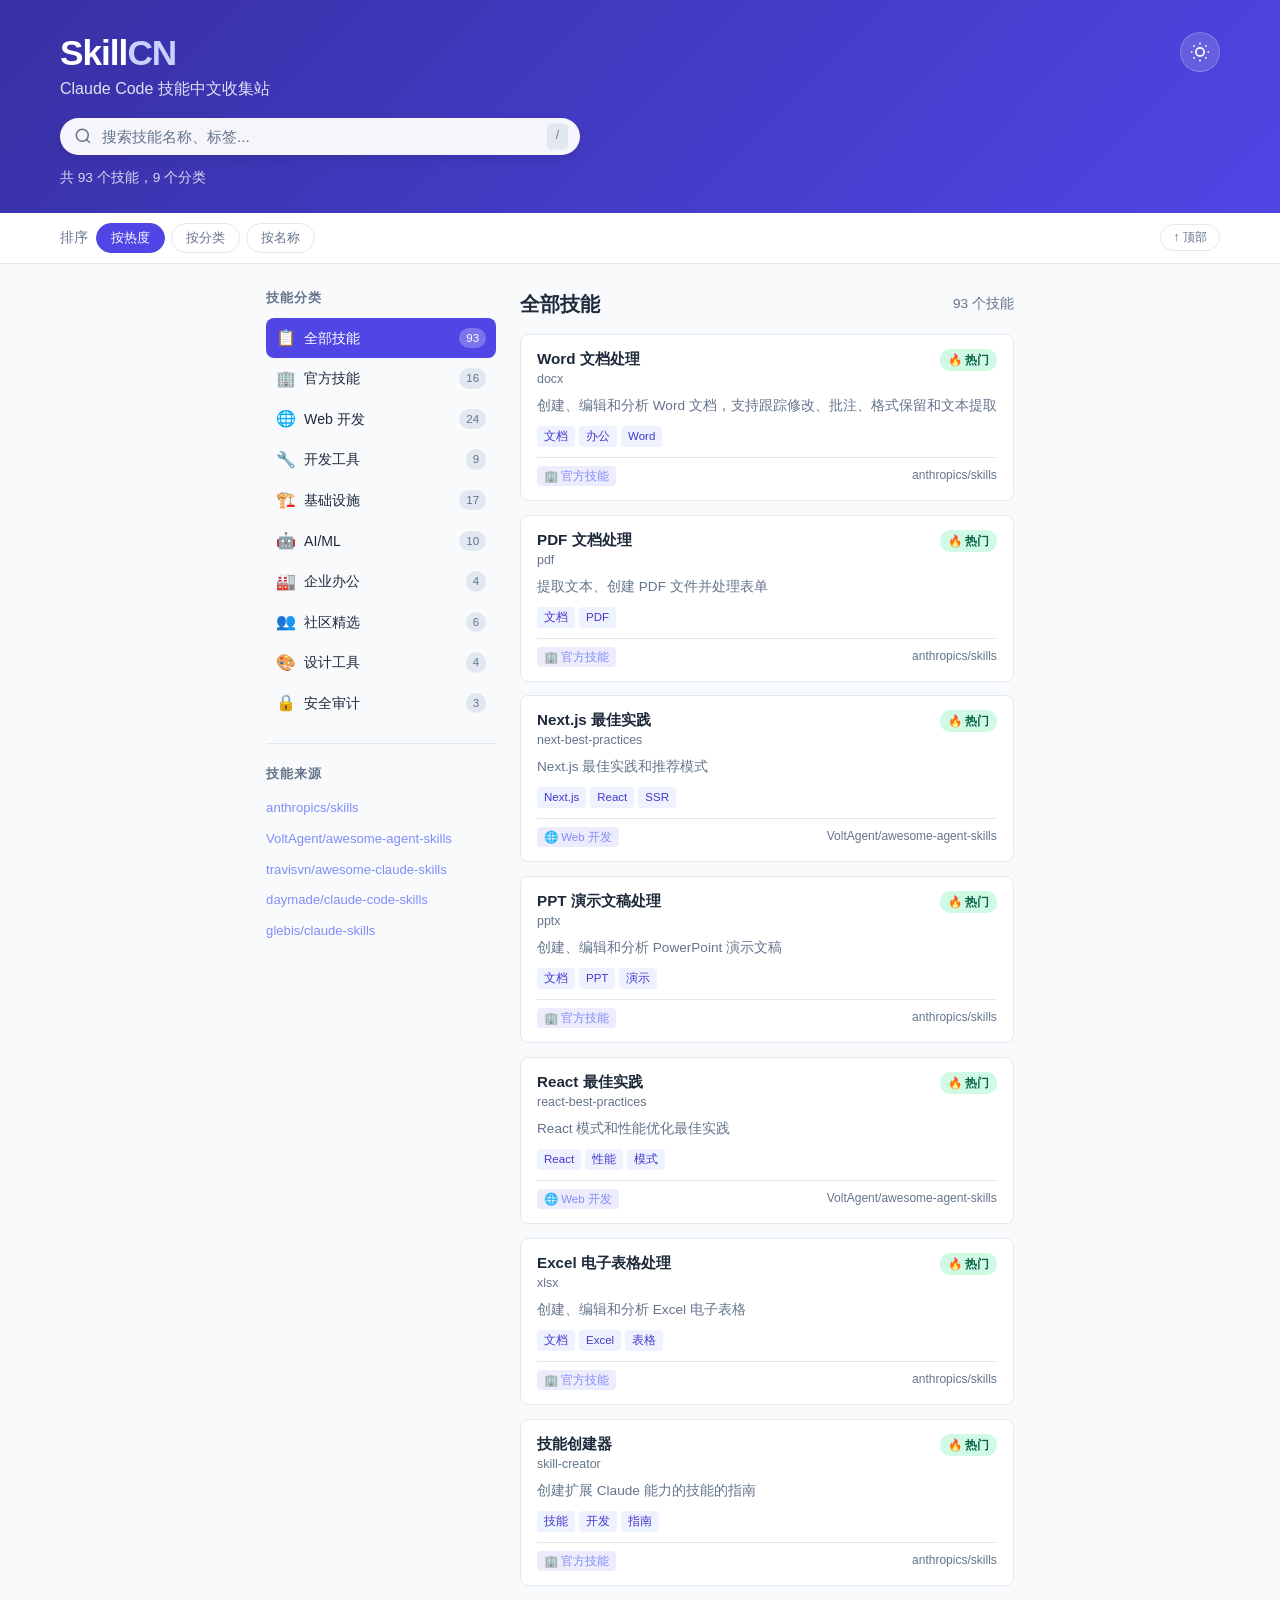
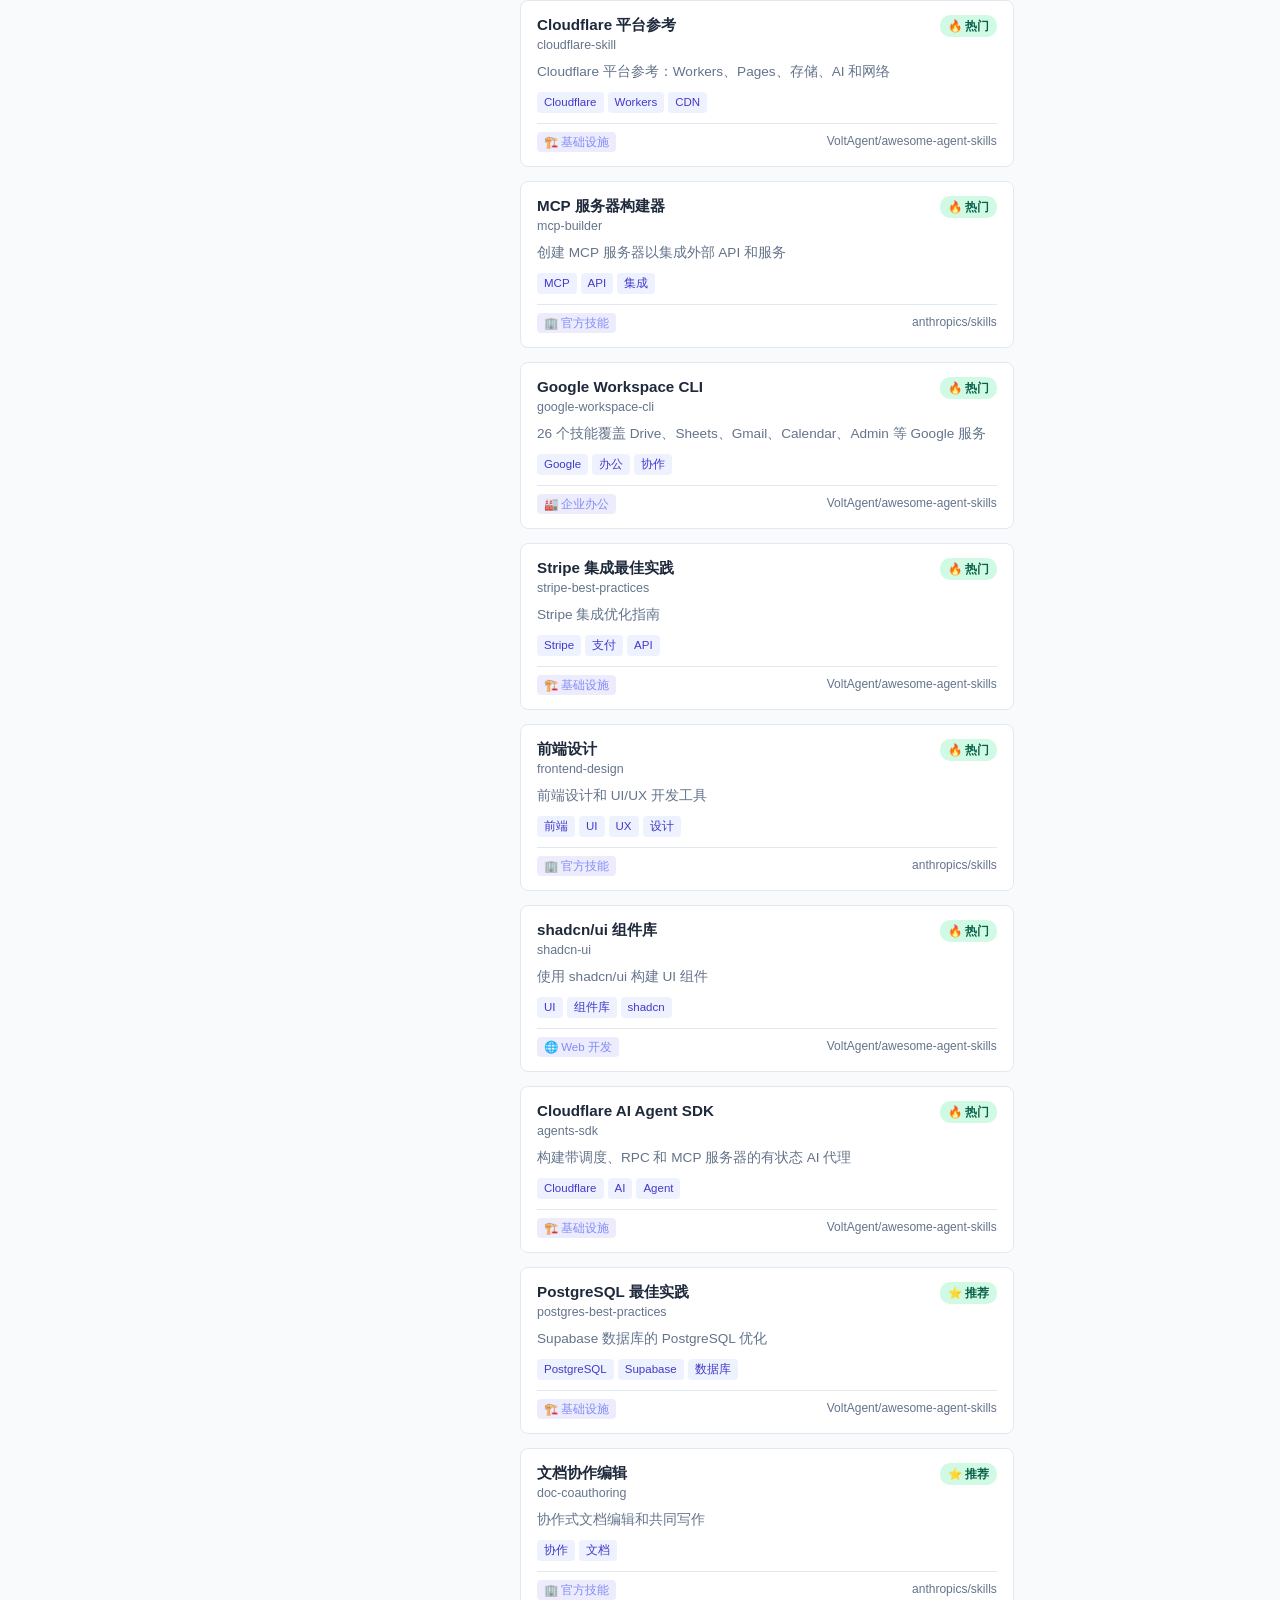
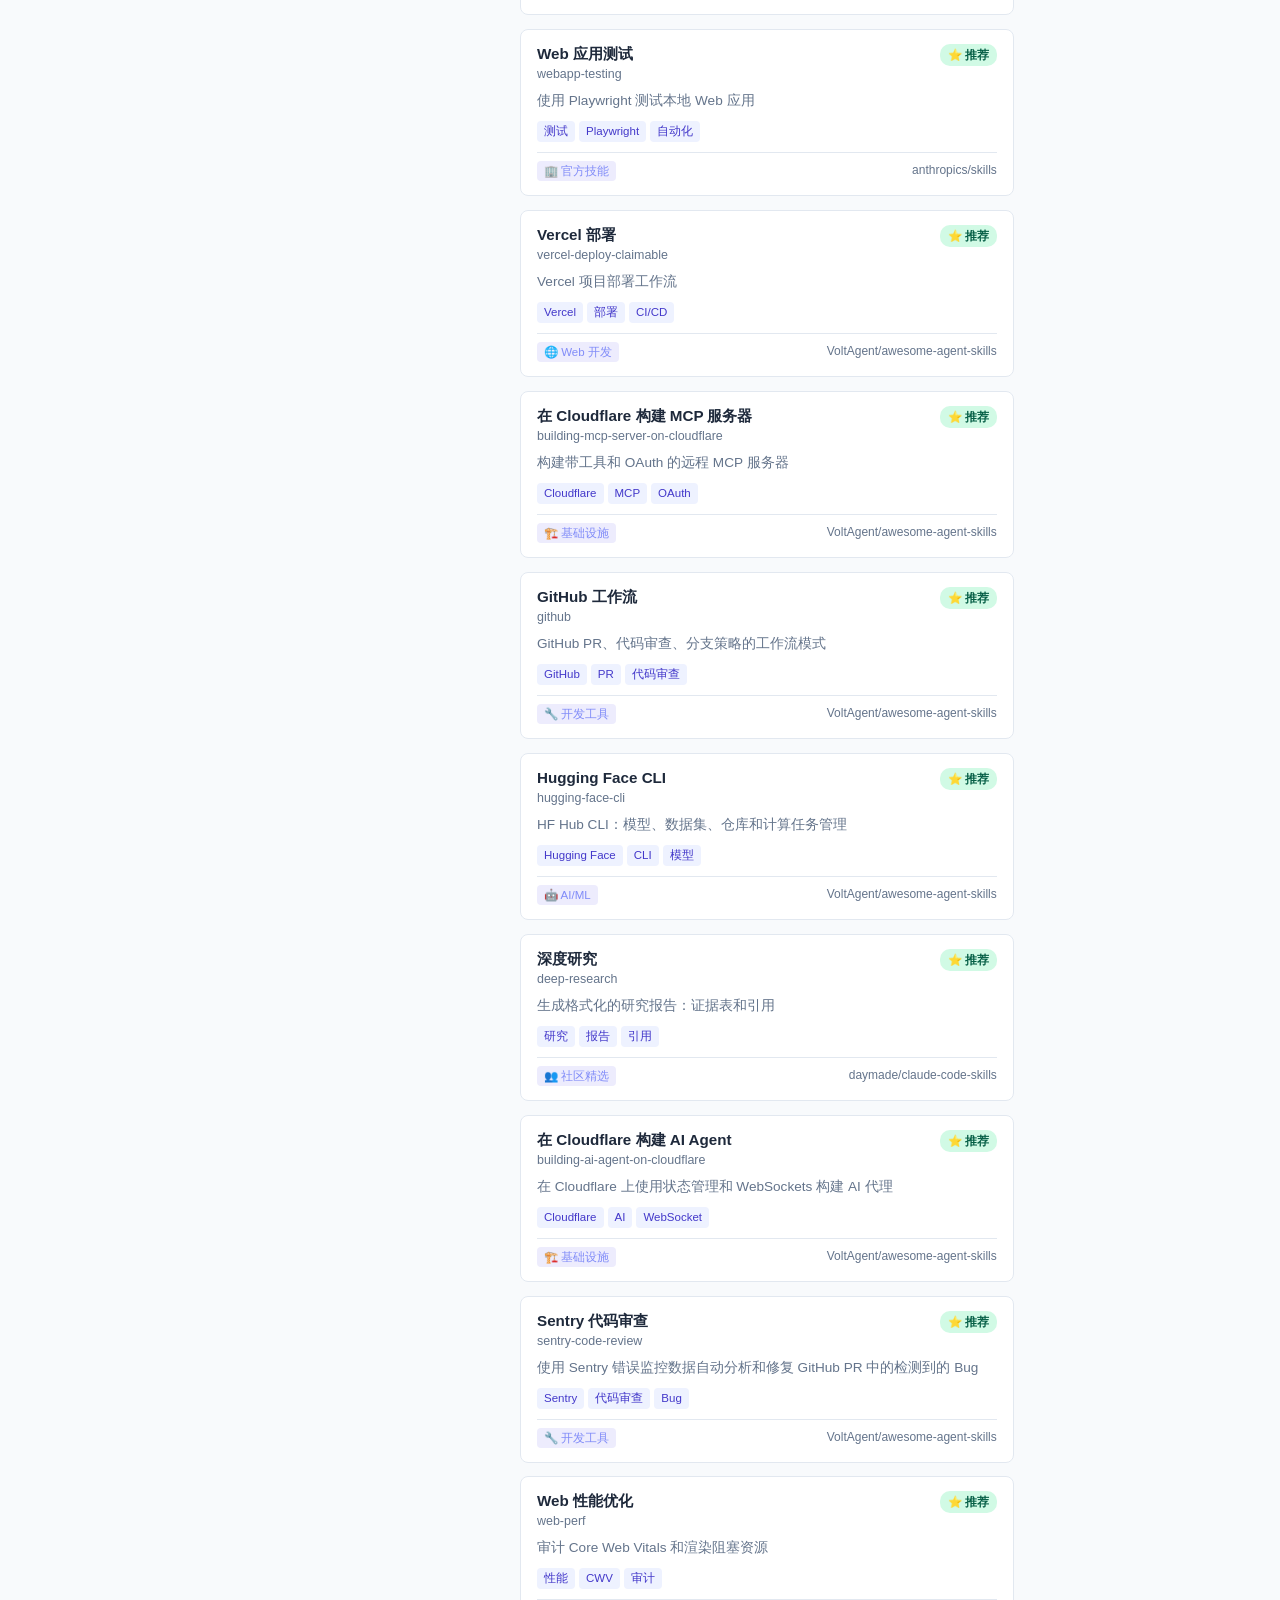
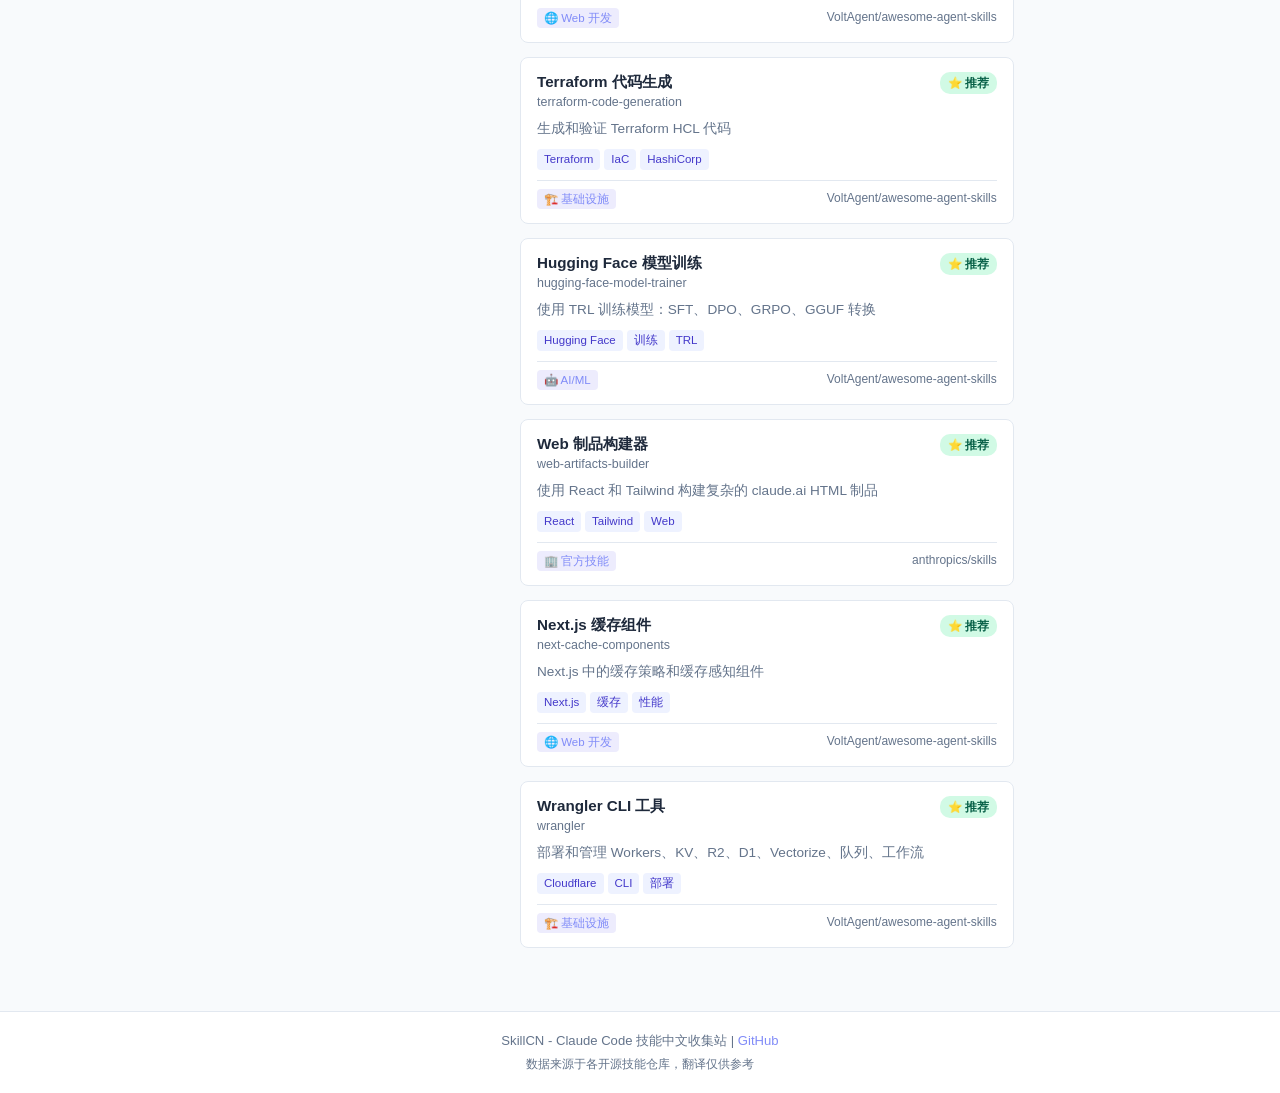
==== commit 25bb3843: "fix: 前端全面补强 - 安全/性能/UX 优化 安全修复: - highlight() 重写: 在原始文本上查找匹配位置，逐段 esc() 后拼接   避免先转义再正则替换导致的 HTML 实体错" ====
--- a/index.html
+++ b/index.html
@@ -6,6 +6,12 @@
     <meta name="description" content="Claude Code 技能中文收集站 - 收集、翻译并分类展示 80+ 个 Agent Skills">
     <meta name="keywords" content="Claude Code, Agent Skills, 技能, 中文, Anthropic, MCP">
     <meta name="theme-color" content="#4f46e5">
+    <meta property="og:title" content="SkillCN - Claude Code 技能中文收集站">
+    <meta property="og:description" content="收集、翻译并分类展示 90+ 个 Claude Code Agent Skills，中文搜索浏览">
+    <meta property="og:type" content="website">
+    <meta property="og:url" content="https://apymaxsaver.github.io/skillcn/">
+    <meta name="twitter:card" content="summary">
+    <link rel="icon" href="data:image/svg+xml,<svg xmlns='http://www.w3.org/2000/svg' viewBox='0 0 100 100'><text y='.9em' font-size='90'>⚡</text></svg>">
     <title>SkillCN - Claude Code 技能中文收集站</title>
     <link rel="stylesheet" href="css/style.css">
 </head>
@@ -25,7 +31,8 @@
             <div class="search-bar">
                 <svg class="search-icon" width="18" height="18" viewBox="0 0 24 24" fill="none" stroke="currentColor" stroke-width="2"><circle cx="11" cy="11" r="8"/><path d="M21 21l-4.35-4.35"/></svg>
                 <input type="text" id="searchInput" placeholder="搜索技能名称、标签..." autocomplete="off" aria-label="搜索技能">
-                <kbd class="search-kbd">/</kbd>
+                <button class="search-clear hidden" id="searchClear" type="button" aria-label="清除搜索">&times;</button>
+                <kbd class="search-kbd" id="searchKbd">/</kbd>
             </div>
             <div class="stats" id="stats"></div>
         </div>
@@ -45,6 +52,10 @@
 
     <main class="main container" id="mainContent">
         <aside class="sidebar" id="sidebar">
+            <button class="sidebar-toggle" id="sidebarToggle" type="button" aria-expanded="true">
+                <span class="sidebar-toggle-text">技能分类</span>
+                <span class="sidebar-toggle-arrow">▾</span>
+            </button>
             <h3 class="sidebar-title">技能分类</h3>
             <ul class="category-list" id="categoryList" role="listbox" aria-label="技能分类">
                 <li class="category-item active" data-category="all" role="option" aria-selected="true" tabindex="0">
--- a/css/style.css
+++ b/css/style.css
@@ -189,6 +189,24 @@
     color: var(--text-secondary);
 }
 
+.search-clear {
+    position: absolute;
+    right: 40px;
+    top: 50%;
+    transform: translateY(-50%);
+    background: none;
+    border: none;
+    color: var(--text-secondary);
+    font-size: 1.2rem;
+    cursor: pointer;
+    padding: 0 4px;
+    line-height: 1;
+    transition: color var(--transition);
+}
+
+.search-clear:hover { color: var(--text); }
+.search-clear.hidden { display: none; }
+
 .search-kbd {
     position: absolute;
     right: 12px;
@@ -202,7 +220,10 @@
     font-family: inherit;
     pointer-events: none;
     border: 1px solid var(--border);
-}
+    transition: opacity var(--transition);
+}
+
+.search-kbd.hidden { opacity: 0; }
 
 .stats {
     margin-top: 12px;
@@ -312,6 +333,32 @@
     max-height: calc(100vh - 80px);
     overflow-y: auto;
     scrollbar-width: thin;
+}
+
+/* Sidebar toggle (mobile only) */
+.sidebar-toggle {
+    display: none;
+    width: 100%;
+    padding: 10px 12px;
+    background: var(--bg-card);
+    border: 1px solid var(--border);
+    border-radius: var(--radius);
+    cursor: pointer;
+    font-size: 0.9rem;
+    font-weight: 600;
+    color: var(--text);
+    align-items: center;
+    justify-content: space-between;
+    margin-bottom: 8px;
+    transition: all var(--transition);
+}
+
+.sidebar-toggle-arrow {
+    transition: transform var(--transition);
+}
+
+.sidebar-toggle[aria-expanded="false"] .sidebar-toggle-arrow {
+    transform: rotate(-90deg);
 }
 
 .sidebar-title {
@@ -513,6 +560,17 @@
 }
 
 [data-theme="dark"] .skill-desc mark {
+    background: #854d0e;
+}
+
+mark {
+    background: #fef08a;
+    color: inherit;
+    padding: 0 1px;
+    border-radius: 2px;
+}
+
+[data-theme="dark"] mark {
     background: #854d0e;
 }
 
@@ -688,10 +746,14 @@
     background: var(--primary-dark);
 }
 
+.modal-content .modal-install-wrapper {
+    position: relative;
+}
+
 .modal-content .modal-install {
     background: var(--bg-code);
     color: #e2e8f0;
-    padding: 12px 16px;
+    padding: 12px 16px 12px 16px;
     border-radius: var(--radius);
     font-family: "SF Mono", "Fira Code", "Cascadia Code", Consolas, monospace;
     font-size: 0.82rem;
@@ -700,6 +762,31 @@
     line-height: 1.6;
 }
 
+.modal-content .copy-btn {
+    position: absolute;
+    top: 8px;
+    right: 8px;
+    background: rgba(255, 255, 255, 0.1);
+    border: 1px solid rgba(255, 255, 255, 0.2);
+    color: #94a3b8;
+    padding: 4px 10px;
+    border-radius: 4px;
+    cursor: pointer;
+    font-size: 0.72rem;
+    transition: all var(--transition);
+}
+
+.modal-content .copy-btn:hover {
+    background: rgba(255, 255, 255, 0.2);
+    color: #e2e8f0;
+}
+
+.modal-content .copy-btn.copied {
+    background: #065f46;
+    border-color: #10b981;
+    color: #6ee7b7;
+}
+
 .modal-content .modal-popularity-bar {
     height: 6px;
     background: var(--border);
@@ -723,7 +810,35 @@
     color: var(--text-secondary);
 }
 
+.empty-state .empty-icon {
+    font-size: 3rem;
+    margin-bottom: 12px;
+    opacity: 0.5;
+}
+
 .empty-state p { font-size: 1.05rem; }
+
+.empty-state .empty-hint {
+    font-size: 0.85rem;
+    margin-top: 8px;
+}
+
+.empty-state .empty-clear-btn {
+    display: inline-block;
+    margin-top: 12px;
+    padding: 6px 16px;
+    background: var(--primary);
+    color: var(--text-on-primary);
+    border: none;
+    border-radius: 20px;
+    cursor: pointer;
+    font-size: 0.85rem;
+    transition: background var(--transition);
+}
+
+.empty-state .empty-clear-btn:hover {
+    background: var(--primary-dark);
+}
 
 /* --- Footer --- */
 .footer {
@@ -767,6 +882,10 @@
         font-size: 0.78rem;
     }
 
+    .sidebar-toggle { display: flex; }
+    .sidebar-title { display: none; }
+    .sidebar.collapsed .category-list,
+    .sidebar.collapsed .sidebar-info { display: none; }
     .sidebar-info { display: none; }
     .skills-grid,
     .skeleton-grid { grid-template-columns: 1fr; }
